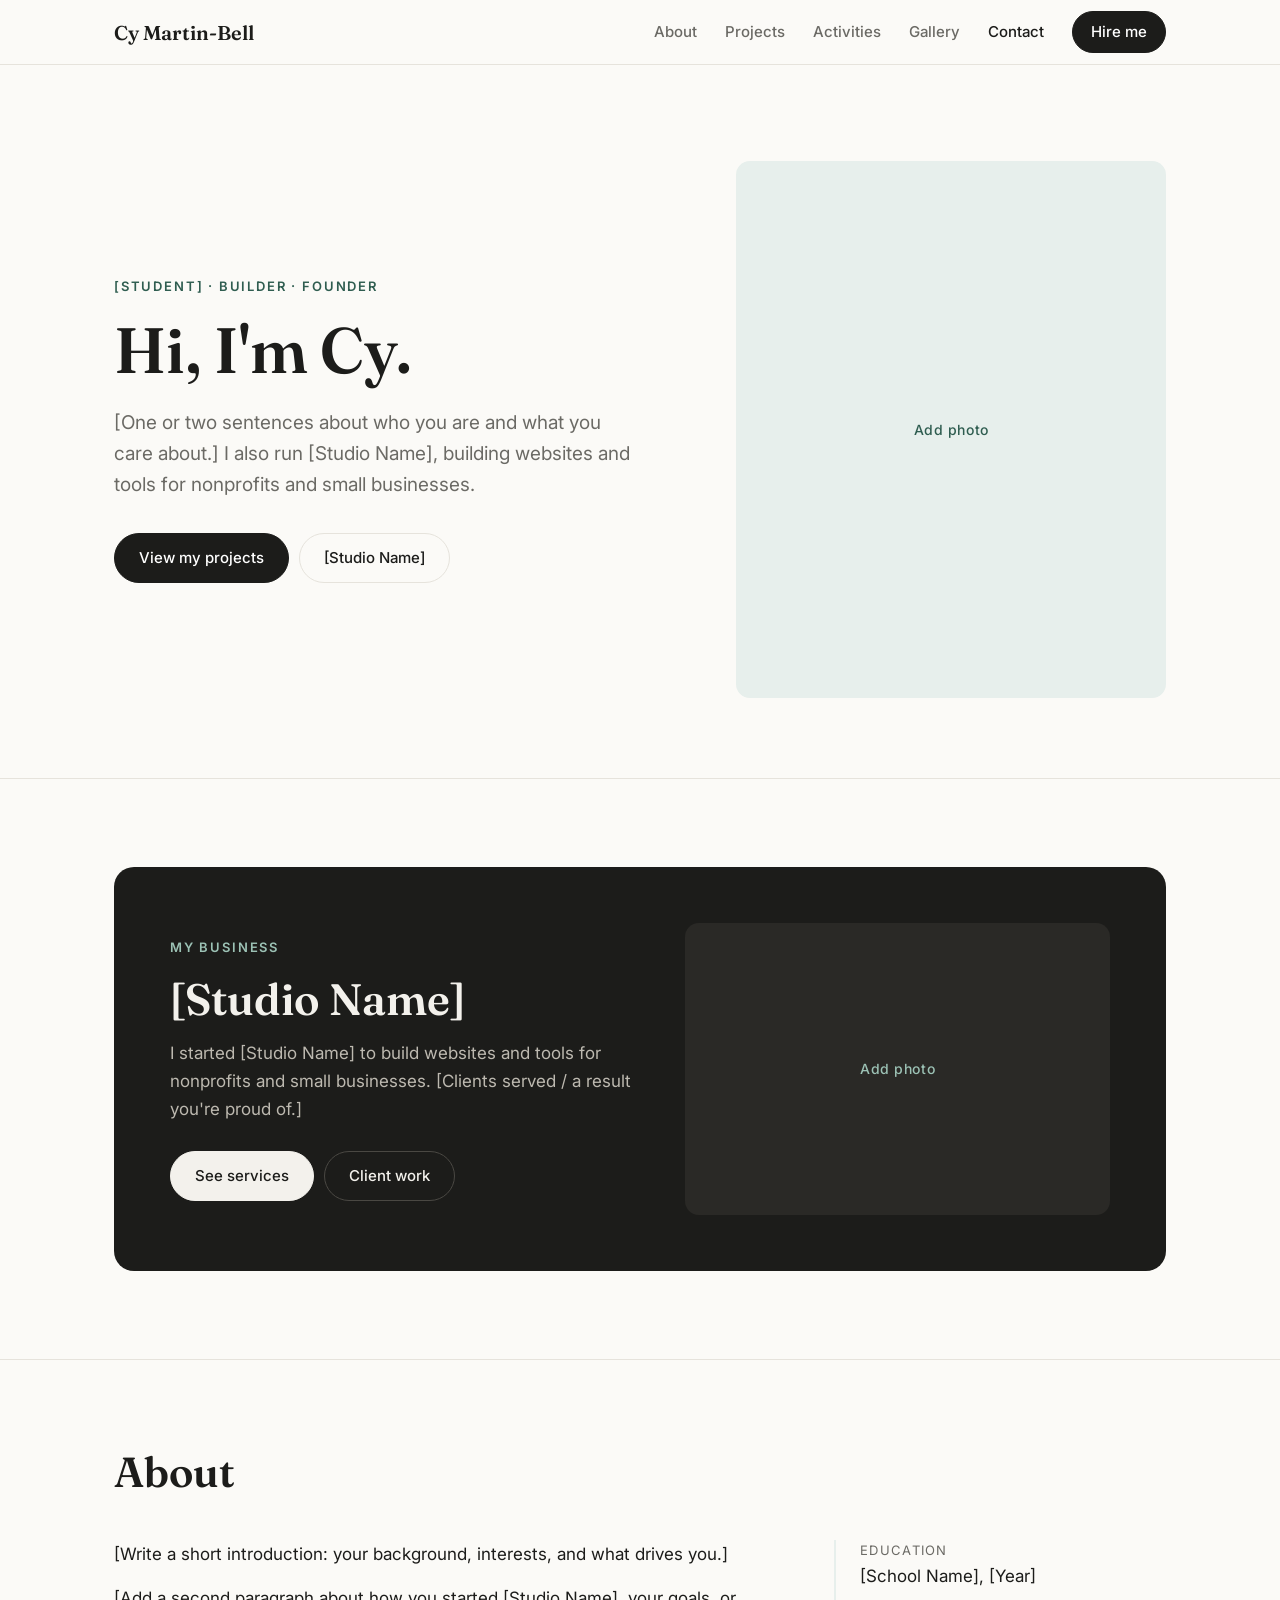
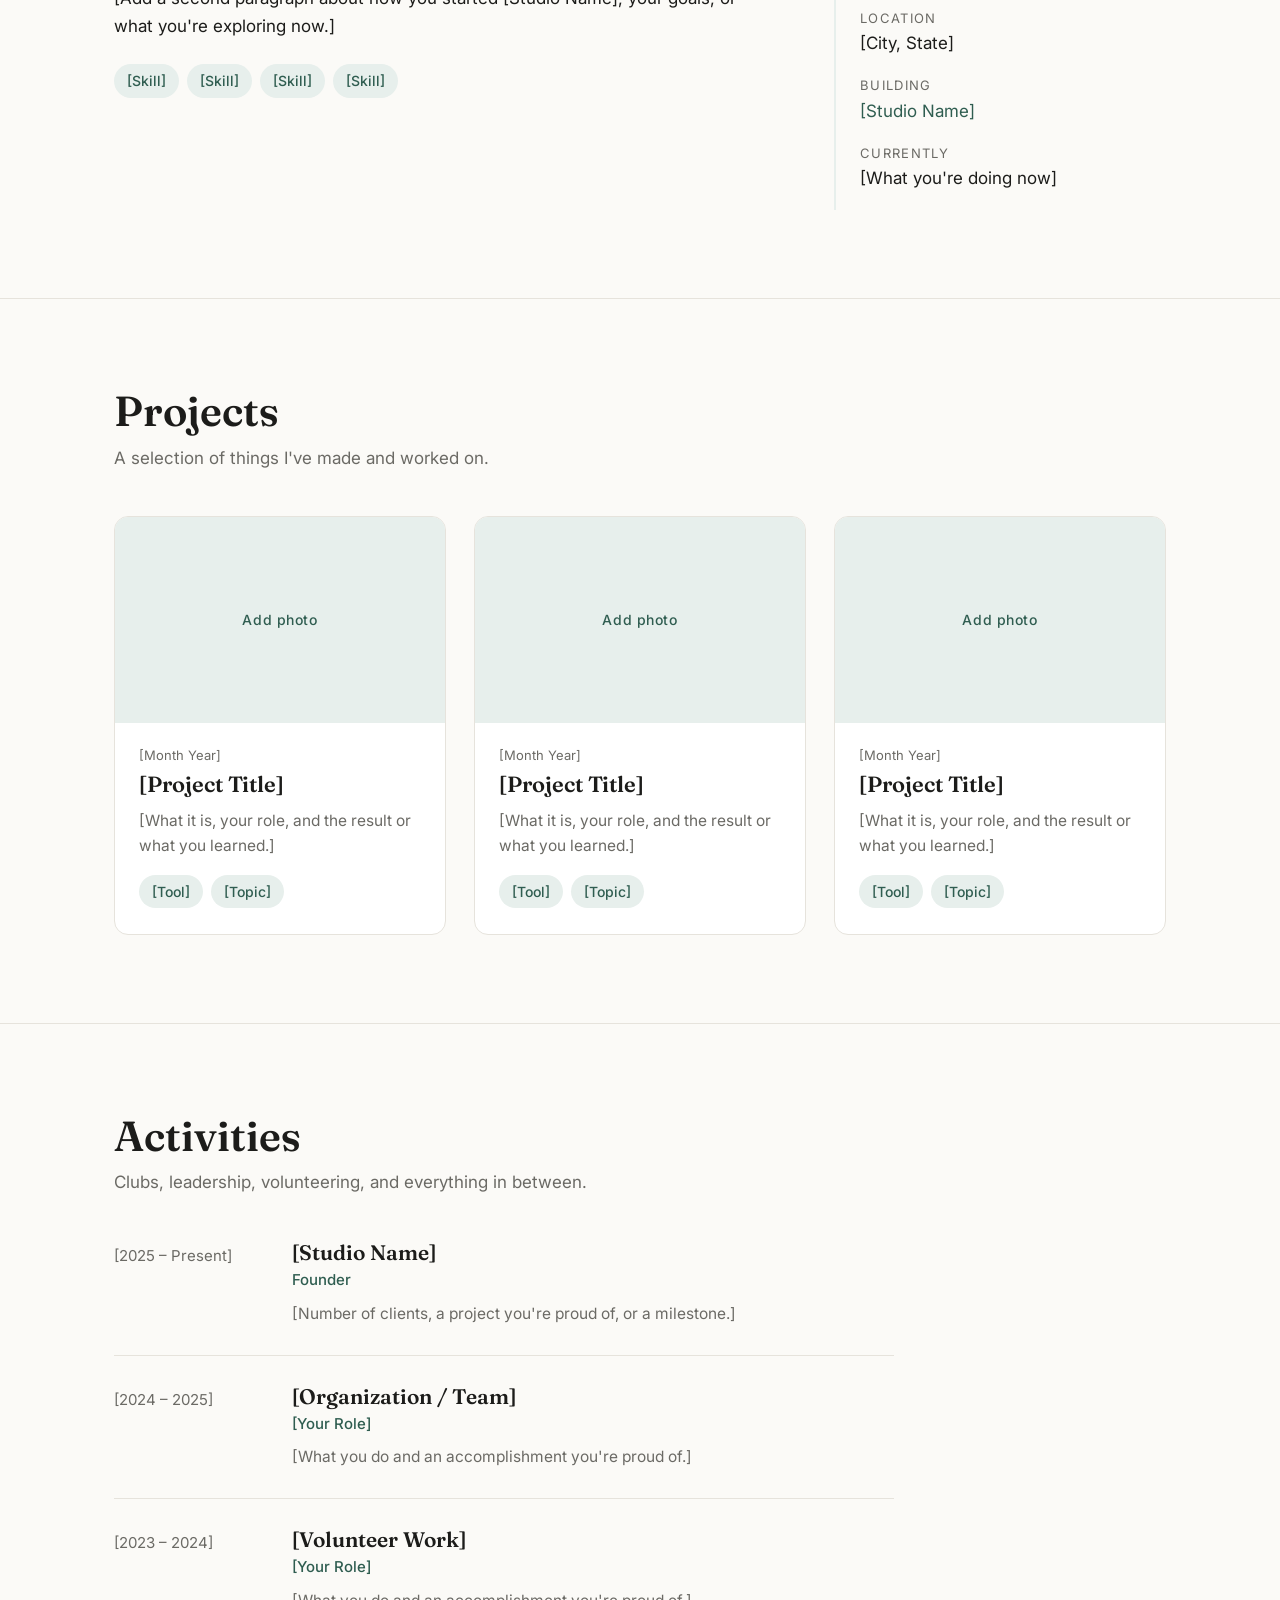
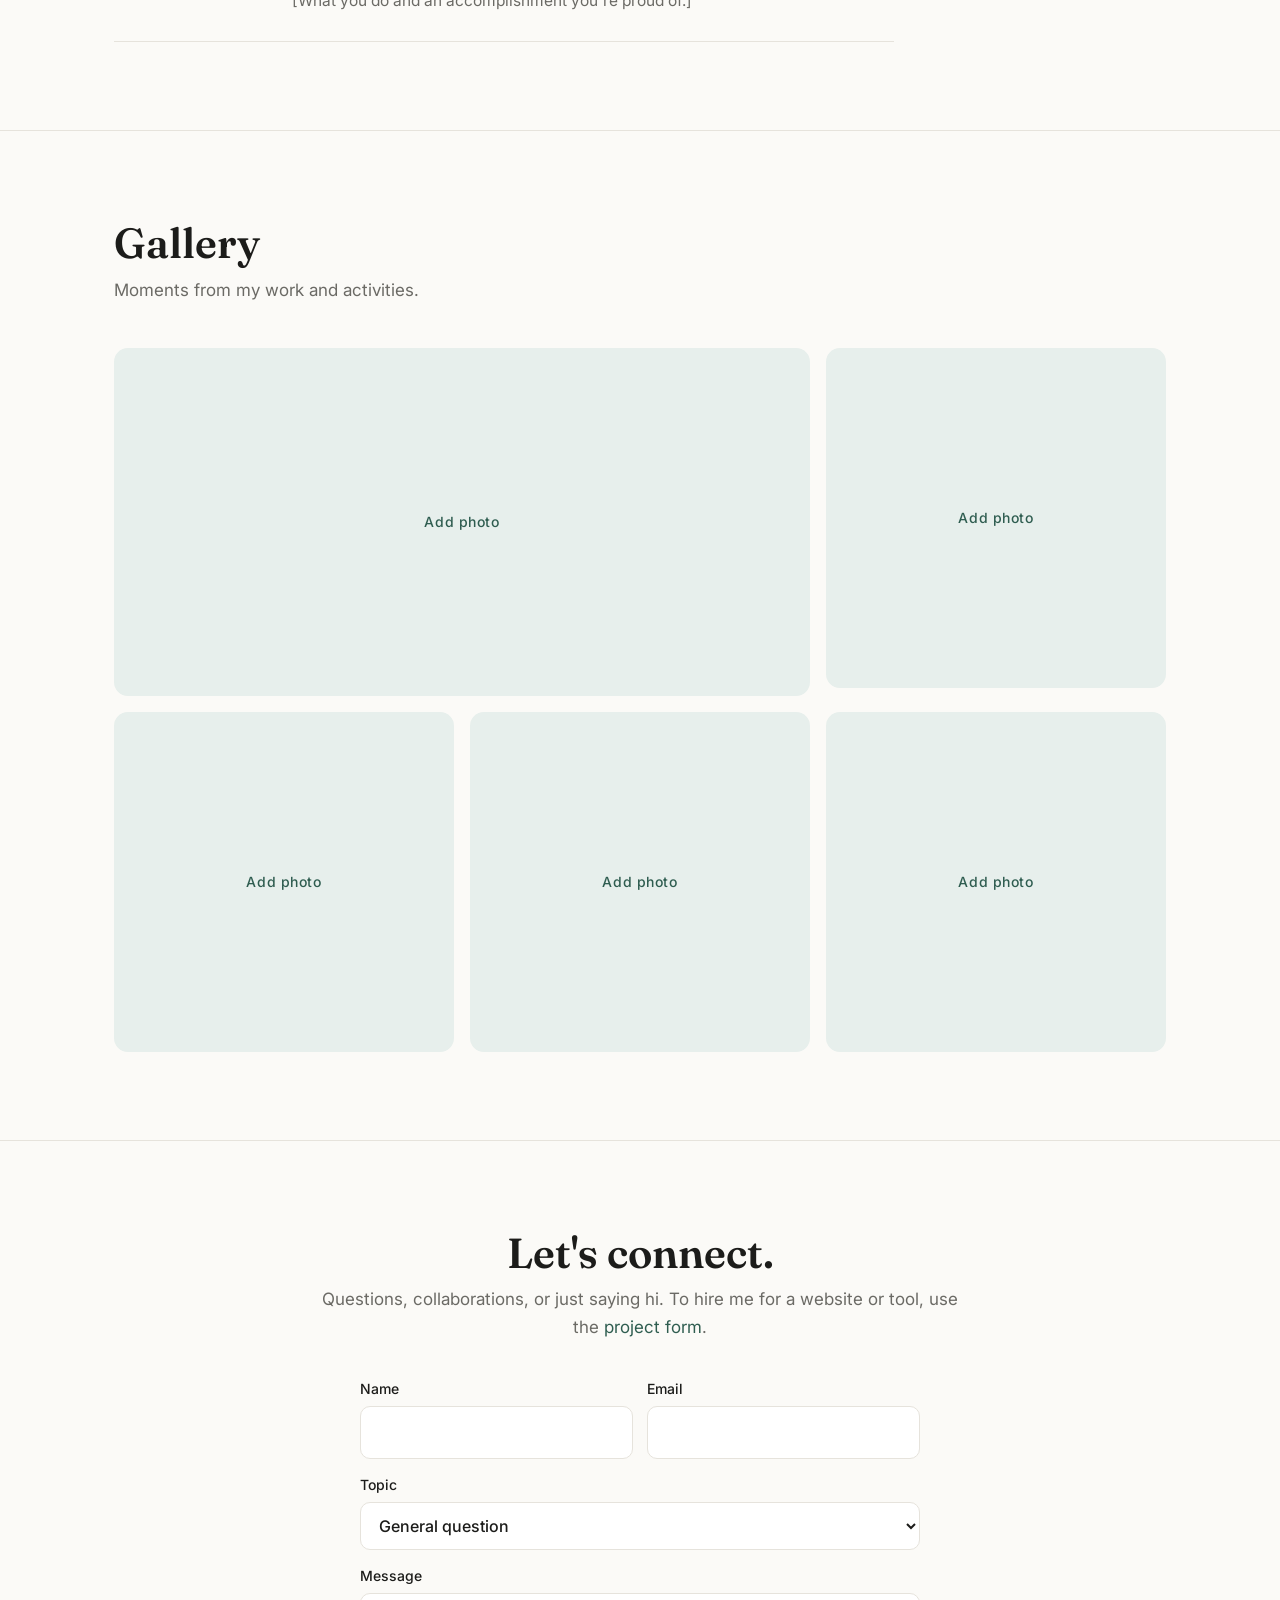
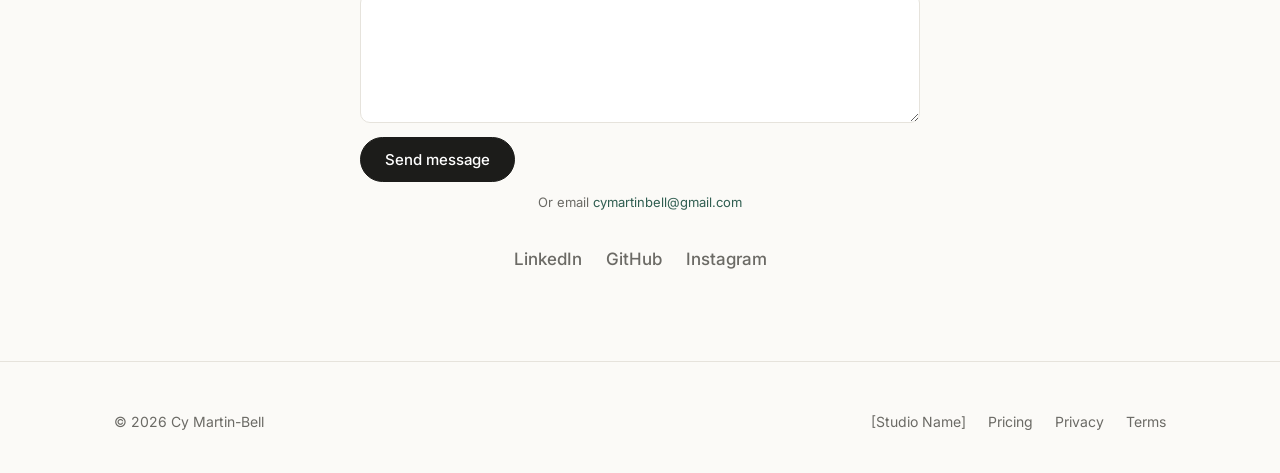
==== index.html @ 5b7b3b67 "Add files via upload" ====
<!DOCTYPE html>
<html lang="en">
<head>
<meta charset="UTF-8">
<meta name="viewport" content="width=device-width, initial-scale=1.0">
<title>Cy Martin-Bell — Founder of [Studio Name]</title>
<meta name="description" content="Cy Martin-Bell — student, builder, and founder of [Studio Name]. Projects, activities, and photographs.">
<link rel="canonical" href="https://[yourdomain.com]/">
<meta property="og:type" content="website">
<meta property="og:title" content="Cy Martin-Bell">
<meta property="og:description" content="Student, builder, and founder of [Studio Name]. Projects, activities, and photographs.">
<meta property="og:image" content="https://[yourdomain.com]/images/og.jpg">
<meta name="twitter:card" content="summary_large_image">
<meta name="theme-color" content="#fbfaf7">
<link rel="icon" href="favicon.svg" type="image/svg+xml">
<link rel="preconnect" href="https://fonts.googleapis.com">
<link rel="preconnect" href="https://fonts.gstatic.com" crossorigin>
<link href="https://fonts.googleapis.com/css2?family=Fraunces:opsz,wght@9..144,400;9..144,600&family=Inter:wght@400;500;600&display=swap" rel="stylesheet">
<link rel="stylesheet" href="style.css">
<script type="application/ld+json">
{"@context":"https://schema.org","@type":"Person","name":"Cy Martin-Bell","url":"https://[yourdomain.com]/","email":"mailto:cymartinbell@gmail.com","worksFor":{"@type":"Organization","name":"[Studio Name]"}}
</script>
</head>
<body>
<a class="skip" href="#main">Skip to content</a>

<header class="site-nav">
  <div class="wrap">
    <a href="/" class="logo">Cy Martin-Bell</a>
    <button class="menu-btn" aria-label="Menu" aria-expanded="false" aria-controls="nav-links"><span></span><span></span><span></span></button>
    <nav class="links" id="nav-links" aria-label="Main">
      <a href="#about">About</a>
      <a href="#projects">Projects</a>
      <a href="#activities">Activities</a>
      <a href="#gallery">Gallery</a>
      <a href="#contact">Contact</a>
      <a href="services.html" class="btn">Hire me</a>
    </nav>
  </div>
</header>

<main id="main">

<section class="hero" style="border-top:0">
  <div class="wrap">
    <div>
      <div class="eyebrow">[Student] · Builder · Founder</div>
      <h1>Hi, I'm Cy.</h1>
      <p>[One or two sentences about who you are and what you care about.] I also run [Studio Name], building websites and tools for nonprofits and small businesses.</p>
      <div class="actions">
        <a href="#projects" class="btn">View my projects</a>
        <a href="services.html" class="btn ghost">[Studio Name]</a>
      </div>
    </div>
    <div class="photo"><img src="images/profile.jpg" alt="Cy Martin-Bell" width="800" height="1000" fetchpriority="high"></div>
  </div>
</section>

<section aria-label="[Studio Name]">
  <div class="wrap">
    <div class="feature">
      <div>
        <div class="eyebrow">My business</div>
        <h2>[Studio Name]</h2>
        <p>I started [Studio Name] to build websites and tools for nonprofits and small businesses. [Clients served / a result you're proud of.]</p>
        <div class="actions">
          <a href="services.html" class="btn">See services</a>
          <a href="services.html#work" class="btn ghost">Client work</a>
        </div>
      </div>
      <div class="photo"><img src="images/services.jpg" alt="A website built by [Studio Name]" width="1100" height="756" loading="lazy"></div>
    </div>
  </div>
</section>

<section id="about">
  <div class="wrap">
    <div class="section-head"><h2>About</h2></div>
    <div class="about">
      <div>
        <p>[Write a short introduction: your background, interests, and what drives you.]</p>
        <p>[Add a second paragraph about how you started [Studio Name], your goals, or what you're exploring now.]</p>
        <div class="tags">
          <span class="tag">[Skill]</span><span class="tag">[Skill]</span>
          <span class="tag">[Skill]</span><span class="tag">[Skill]</span>
        </div>
      </div>
      <ul class="facts">
        <li><span>Education</span>[School Name], [Year]</li>
        <li><span>Location</span>[City, State]</li>
        <li><span>Building</span><a href="services.html">[Studio Name]</a></li>
        <li><span>Currently</span>[What you're doing now]</li>
      </ul>
    </div>
  </div>
</section>

<section id="projects">
  <div class="wrap">
    <div class="section-head">
      <h2>Projects</h2>
      <p>A selection of things I've made and worked on.</p>
    </div>
    <div class="grid">
      <article class="card">
        <div class="photo"><img src="images/project1.jpg" alt="[Project 1]" width="800" height="500" loading="lazy"></div>
        <div class="card-body">
          <div class="meta">[Month Year]</div>
          <h3>[Project Title]</h3>
          <p>[What it is, your role, and the result or what you learned.]</p>
          <div class="tags"><span class="tag">[Tool]</span><span class="tag">[Topic]</span></div>
        </div>
      </article>
      <article class="card">
        <div class="photo"><img src="images/project2.jpg" alt="[Project 2]" width="800" height="500" loading="lazy"></div>
        <div class="card-body">
          <div class="meta">[Month Year]</div>
          <h3>[Project Title]</h3>
          <p>[What it is, your role, and the result or what you learned.]</p>
          <div class="tags"><span class="tag">[Tool]</span><span class="tag">[Topic]</span></div>
        </div>
      </article>
      <article class="card">
        <div class="photo"><img src="images/project3.jpg" alt="[Project 3]" width="800" height="500" loading="lazy"></div>
        <div class="card-body">
          <div class="meta">[Month Year]</div>
          <h3>[Project Title]</h3>
          <p>[What it is, your role, and the result or what you learned.]</p>
          <div class="tags"><span class="tag">[Tool]</span><span class="tag">[Topic]</span></div>
        </div>
      </article>
    </div>
  </div>
</section>

<section id="activities">
  <div class="wrap">
    <div class="section-head">
      <h2>Activities</h2>
      <p>Clubs, leadership, volunteering, and everything in between.</p>
    </div>
    <ul class="timeline">
      <li class="item">
        <div class="when">[2025 – Present]</div>
        <div><h3>[Studio Name]</h3><div class="role">Founder</div>
          <p>[Number of clients, a project you're proud of, or a milestone.]</p></div>
      </li>
      <li class="item">
        <div class="when">[2024 – 2025]</div>
        <div><h3>[Organization / Team]</h3><div class="role">[Your Role]</div>
          <p>[What you do and an accomplishment you're proud of.]</p></div>
      </li>
      <li class="item">
        <div class="when">[2023 – 2024]</div>
        <div><h3>[Volunteer Work]</h3><div class="role">[Your Role]</div>
          <p>[What you do and an accomplishment you're proud of.]</p></div>
      </li>
    </ul>
  </div>
</section>

<section id="gallery">
  <div class="wrap">
    <div class="section-head">
      <h2>Gallery</h2>
      <p>Moments from my work and activities.</p>
    </div>
    <div class="gallery zoomable">
      <div class="photo wide"><img src="images/gallery1.jpg" alt="[Caption]" loading="lazy"></div>
      <div class="photo"><img src="images/gallery2.jpg" alt="[Caption]" loading="lazy"></div>
      <div class="photo"><img src="images/gallery3.jpg" alt="[Caption]" loading="lazy"></div>
      <div class="photo"><img src="images/gallery4.jpg" alt="[Caption]" loading="lazy"></div>
      <div class="photo"><img src="images/gallery5.jpg" alt="[Caption]" loading="lazy"></div>
    </div>
  </div>
</section>

<section id="contact" class="contact">
  <div class="wrap">
    <div class="section-head">
      <h2>Let's connect.</h2>
      <p>Questions, collaborations, or just saying hi. To hire me for a website or tool, use the <a href="services.html#start">project form</a>.</p>
    </div>
    <form class="form" name="contact" method="POST" action="/thanks.html" data-netlify="true" netlify-honeypot="company">
      <input type="hidden" name="form-name" value="contact">
      <p class="hp"><label>Leave blank <input name="company" tabindex="-1" autocomplete="off"></label></p>
      <div class="row">
        <label>Name <input name="name" autocomplete="name" required></label>
        <label>Email <input type="email" name="email" autocomplete="email" required></label>
      </div>
      <label>Topic
        <select name="topic">
          <option>General question</option><option>Website or tool project</option>
          <option>Collaboration</option>
          <option>Something else</option>
        </select>
      </label>
      <label>Message <textarea name="message" required></textarea></label>
      <button class="btn" type="submit">Send message</button>
    </form>
    <p class="fine">Or email <a href="mailto:cymartinbell@gmail.com">cymartinbell@gmail.com</a></p>
    <div class="socials">
      <a href="https://linkedin.com/in/[handle]" target="_blank" rel="noopener">LinkedIn</a>
      <a href="https://github.com/[handle]" target="_blank" rel="noopener">GitHub</a>
      <a href="https://instagram.com/[handle]" target="_blank" rel="noopener">Instagram</a>
    </div>
  </div>
</section>

</main>

<footer class="site-footer">
  <div class="wrap">
    <span>© <span data-year></span> Cy Martin-Bell</span>
    <nav aria-label="Footer">
      <a href="services.html">[Studio Name]</a>
      <a href="services.html#pricing">Pricing</a>
      <a href="privacy.html">Privacy</a>
      <a href="terms.html">Terms</a>
    </nav>
  </div>
</footer>

<div class="lightbox" hidden><img alt=""></div>
<script src="script.js" defer></script>
</body>
</html>
---- style.css ----
/* ============ Tokens ============ */
:root{
  --bg:#fbfaf7; --surface:#fff; --ink:#1c1c1a; --muted:#6b6a65;
  --line:#e6e3dc; --accent:#2f5d50; --accent-ink:#244a40; --accent-soft:#e7efec;
  --radius:14px; --max:1100px; --nav-h:64px;
}
*{box-sizing:border-box;margin:0;padding:0}
html{scroll-behavior:smooth;scroll-padding-top:calc(var(--nav-h) + 16px)}
@media (prefers-reduced-motion:reduce){html{scroll-behavior:auto}*{transition:none!important}}
body{font-family:Inter,system-ui,sans-serif;background:var(--bg);color:var(--ink);line-height:1.65;font-size:17px;-webkit-font-smoothing:antialiased}
h1,h2,h3{font-family:Fraunces,Georgia,serif;font-weight:600;line-height:1.15}
a{color:var(--accent);text-decoration:none}
a:hover{color:var(--accent-ink)}
:focus-visible{outline:2px solid var(--accent);outline-offset:3px;border-radius:4px}
img{max-width:100%}
.wrap{max-width:var(--max);margin:0 auto;padding:0 24px}
.skip{position:absolute;left:-9999px;top:8px;background:var(--ink);color:#fff;padding:8px 14px;border-radius:8px;z-index:100}
.skip:focus{left:8px}

/* ============ Nav ============ */
.site-nav{position:sticky;top:0;z-index:20;background:rgba(251,250,247,.92);backdrop-filter:blur(8px);-webkit-backdrop-filter:blur(8px);border-bottom:1px solid var(--line)}
.site-nav .wrap{display:flex;justify-content:space-between;align-items:center;height:var(--nav-h)}
.logo{font-family:Fraunces,serif;font-weight:600;font-size:20px;color:var(--ink)}
.logo:hover{color:var(--ink)}
.links{display:flex;gap:28px;align-items:center}
.links a{color:var(--muted);font-size:15px;font-weight:500}
.links a:hover,.links a.active{color:var(--ink)}
.links .btn{color:#fff;padding:8px 18px;margin:0}
.menu-btn{display:none;background:none;border:0;cursor:pointer;padding:8px;margin-right:-8px}
.menu-btn span{display:block;width:22px;height:2px;background:var(--ink);margin:5px 0;transition:transform .2s,opacity .2s}
.menu-btn[aria-expanded="true"] span:nth-child(1){transform:translateY(7px) rotate(45deg)}
.menu-btn[aria-expanded="true"] span:nth-child(2){opacity:0}
.menu-btn[aria-expanded="true"] span:nth-child(3){transform:translateY(-7px) rotate(-45deg)}

/* ============ Buttons ============ */
.btn{display:inline-block;padding:12px 24px;border-radius:999px;background:var(--ink);color:#fff;font-weight:500;font-size:15px;border:1px solid var(--ink);cursor:pointer;font-family:inherit;transition:background .15s}
.btn:hover{background:#000;color:#fff}
.btn.ghost{background:transparent;color:var(--ink);border-color:var(--line)}
.btn.ghost:hover{border-color:var(--ink)}
.btn.accent{background:var(--accent);border-color:var(--accent)}
.btn.accent:hover{background:var(--accent-ink)}
.actions{display:flex;flex-wrap:wrap;gap:10px}

/* ============ Photo slots ============ */
.photo{position:relative;background:var(--accent-soft);overflow:hidden;border-radius:var(--radius)}
.photo img{width:100%;height:100%;object-fit:cover;display:block}
.photo.empty::after{content:"Add photo";position:absolute;inset:0;display:grid;place-items:center;color:var(--accent);font-size:14px;font-weight:500;letter-spacing:.04em}
.photo img[hidden]{display:none}
.zoomable img{cursor:zoom-in}

/* ============ Hero ============ */
.hero{padding:96px 0 80px}
.hero .wrap{display:grid;grid-template-columns:1.3fr 1fr;gap:64px;align-items:center}
.eyebrow{text-transform:uppercase;letter-spacing:.14em;font-size:13px;color:var(--accent);font-weight:600;margin-bottom:16px}
.hero h1{font-size:clamp(40px,6vw,64px);margin-bottom:20px}
.hero p{color:var(--muted);font-size:19px;max-width:520px;margin-bottom:32px}
.hero .photo{aspect-ratio:4/5}

/* ============ Sections ============ */
section{padding:88px 0;border-top:1px solid var(--line)}
.section-head{margin-bottom:44px;max-width:640px}
.section-head h2{font-size:clamp(30px,4vw,42px);margin-bottom:8px}
.section-head p{color:var(--muted)}

/* ============ Studio feature band (home) ============ */
.feature{background:var(--ink);color:#f3f1ec;border-radius:20px;padding:56px;display:grid;grid-template-columns:1.1fr 1fr;gap:48px;align-items:center}
.feature .eyebrow{color:#9cc2b5}
.feature h2{font-size:clamp(30px,4vw,44px);margin-bottom:14px}
.feature p{color:#bdb9b0;margin-bottom:28px}
.feature .btn{background:#f3f1ec;color:var(--ink);border-color:#f3f1ec}
.feature .btn.ghost{background:transparent;color:#f3f1ec;border-color:#4a4843}
.feature .photo{aspect-ratio:16/11;background:#2a2926}
.feature .photo.empty::after{color:#9cc2b5}

/* ============ About ============ */
.about{display:grid;grid-template-columns:2fr 1fr;gap:56px}
.about p+p{margin-top:16px}
.facts{list-style:none;border-left:2px solid var(--accent-soft);padding-left:24px}
.facts li{margin-bottom:18px}
.facts span{display:block;font-size:13px;text-transform:uppercase;letter-spacing:.1em;color:var(--muted)}
.tags{display:flex;flex-wrap:wrap;gap:8px;margin-top:24px}
.tag{background:var(--accent-soft);color:var(--accent);padding:5px 13px;border-radius:999px;font-size:14px;font-weight:500}

/* ============ Cards ============ */
.grid{display:grid;grid-template-columns:repeat(auto-fill,minmax(300px,1fr));gap:28px}
.card{background:var(--surface);border:1px solid var(--line);border-radius:var(--radius);overflow:hidden;transition:transform .2s,box-shadow .2s;display:flex;flex-direction:column}
.card:hover{transform:translateY(-4px);box-shadow:0 14px 34px rgba(0,0,0,.07)}
.card .photo{aspect-ratio:16/10;border-radius:0}
.card-body{padding:22px 24px 26px;flex:1;display:flex;flex-direction:column}
.meta{font-size:13px;color:var(--muted);margin-bottom:6px}
.card h3{font-size:22px;margin-bottom:10px}
.card p{color:var(--muted);font-size:15.5px}
.card .tags{margin-top:auto;padding-top:16px}
.card .more{margin-top:14px;font-size:15px;font-weight:500}

/* ============ Activities ============ */
.timeline{list-style:none;max-width:780px}
.item{display:grid;grid-template-columns:150px 1fr;gap:28px;padding:28px 0;border-bottom:1px solid var(--line)}
.item:first-child{padding-top:0}
.when{color:var(--muted);font-size:15px;padding-top:4px}
.item h3{font-size:21px;margin-bottom:4px}
.role{color:var(--accent);font-weight:500;font-size:15px;margin-bottom:8px}
.item p{color:var(--muted);font-size:15.5px}

/* ============ Gallery ============ */
.gallery{display:grid;grid-template-columns:repeat(3,1fr);gap:16px}
.gallery .photo{aspect-ratio:1}
.gallery .photo.wide{grid-column:span 2;aspect-ratio:2/1}

/* ============ Forms ============ */
.form{display:grid;gap:14px;max-width:560px;margin:0 auto;text-align:left}
.form .row{display:grid;grid-template-columns:1fr 1fr;gap:14px}
.form label{display:grid;gap:6px;font-size:14px;font-weight:500}
.form input,.form textarea,.form select{font:inherit;font-size:16px;padding:12px 14px;border:1px solid var(--line);border-radius:10px;background:var(--surface);color:var(--ink);width:100%}
.form input:focus,.form textarea:focus,.form select:focus{outline:none;border-color:var(--accent);box-shadow:0 0 0 3px var(--accent-soft)}
.form textarea{min-height:130px;resize:vertical}
.form .btn{justify-self:start}
.hp{position:absolute;left:-9999px}
.inline-form{display:flex;gap:10px;max-width:460px}
.inline-form input{flex:1;font:inherit;font-size:16px;padding:12px 16px;border:1px solid var(--line);border-radius:999px;background:var(--surface)}
.inline-form input:focus{outline:none;border-color:var(--accent);box-shadow:0 0 0 3px var(--accent-soft)}
.fine{font-size:13px;color:var(--muted);margin-top:10px}

/* ============ Contact ============ */
.contact{text-align:center}
.contact .section-head{margin:0 auto 36px}
.socials{display:flex;justify-content:center;gap:24px;margin-top:32px}
.socials a{color:var(--muted);font-weight:500}
.socials a:hover{color:var(--ink)}

/* ============ Services page ============ */
.p-hero{padding:104px 0 72px;text-align:center}
.p-hero h1{font-size:clamp(40px,6.5vw,68px);max-width:820px;margin:0 auto 20px}
.p-hero p{color:var(--muted);font-size:20px;max-width:600px;margin:0 auto 32px}
.p-hero .actions{justify-content:center}
.p-hero .shot{margin-top:64px;aspect-ratio:16/9;border:1px solid var(--line);box-shadow:0 30px 60px -20px rgba(0,0,0,.18)}
.features{display:grid;grid-template-columns:repeat(3,1fr);gap:40px}
.features h3{font-size:21px;margin:14px 0 6px}
.features p{color:var(--muted);font-size:15.5px}
.icon{width:40px;height:40px;border-radius:10px;background:var(--accent-soft);color:var(--accent);display:grid;place-items:center;font-weight:600;font-family:Fraunces,serif}
.steps{list-style:none;counter-reset:s;display:grid;grid-template-columns:repeat(3,1fr);gap:28px}
.steps li{counter-increment:s;border-top:2px solid var(--ink);padding-top:18px}
.steps li::before{content:"0" counter(s);font-size:13px;color:var(--accent);font-weight:600;letter-spacing:.1em}
.steps h3{font-size:21px;margin:8px 0 6px}
.steps p{color:var(--muted);font-size:15.5px}
.pricing{display:grid;grid-template-columns:repeat(3,1fr);gap:24px;align-items:stretch}
.plan{background:var(--surface);border:1px solid var(--line);border-radius:var(--radius);padding:32px;display:flex;flex-direction:column}
.plan.pop{border:2px solid var(--accent);position:relative}
.plan.pop::before{content:"Most popular";position:absolute;top:-12px;left:32px;background:var(--accent);color:#fff;font-size:12px;font-weight:600;padding:3px 10px;border-radius:999px}
.plan h3{font-size:22px}
.price{font-family:Fraunces,serif;font-size:44px;font-weight:600;margin:12px 0 2px}
.price small{font-family:Inter,sans-serif;font-size:15px;color:var(--muted);font-weight:400}
.plan .desc{color:var(--muted);font-size:15px;margin-bottom:20px}
.plan ul{list-style:none;margin-bottom:28px;flex:1}
.plan li{padding:7px 0 7px 26px;position:relative;font-size:15.5px;border-top:1px solid var(--line)}
.plan li::before{content:"✓";position:absolute;left:2px;color:var(--accent);font-weight:600}
.plan .btn{text-align:center}
.faq{max-width:760px}
.faq details{border-bottom:1px solid var(--line);padding:20px 0}
.faq summary{cursor:pointer;font-weight:600;font-size:18px;list-style:none;display:flex;justify-content:space-between;gap:20px}
.faq summary::-webkit-details-marker{display:none}
.faq summary::after{content:"+";color:var(--accent);font-size:22px;line-height:1;transition:transform .2s}
.faq details[open] summary::after{transform:rotate(45deg)}
.faq details p{color:var(--muted);margin-top:10px}
.cta{text-align:center}
.cta h2{font-size:clamp(32px,5vw,48px);margin-bottom:12px}
.cta p{color:var(--muted);margin-bottom:28px}
.cta .inline-form{margin:0 auto}

/* ============ Simple pages ============ */
.page{padding:80px 0;max-width:720px}
.page h1{font-size:clamp(36px,5vw,52px);margin-bottom:12px}
.page h2{font-size:24px;margin:36px 0 10px}
.page p,.page li{color:#3b3a36;margin-bottom:12px}
.page ul{padding-left:20px}
.center{text-align:center;margin:0 auto}

/* ============ Footer ============ */
.site-footer{border-top:1px solid var(--line);padding:48px 0 40px;font-size:14px;color:var(--muted)}
.site-footer .wrap{display:flex;justify-content:space-between;flex-wrap:wrap;gap:20px}
.site-footer nav{display:flex;gap:22px;flex-wrap:wrap}
.site-footer a{color:var(--muted)}
.site-footer a:hover{color:var(--ink)}

/* ============ Lightbox ============ */
.lightbox{position:fixed;inset:0;background:rgba(20,20,18,.92);display:grid;place-items:center;padding:4vw;z-index:50;cursor:zoom-out}
.lightbox[hidden]{display:none}
.lightbox img{max-height:90vh;width:auto;border-radius:8px}

/* ============ Responsive ============ */
@media (max-width:900px){
  .feature{grid-template-columns:1fr;padding:36px 28px}
  .features,.steps,.pricing{grid-template-columns:1fr}
  .pricing{max-width:440px;margin:0 auto}
}
@media (max-width:820px){
  .menu-btn{display:block}
  .links{position:absolute;top:var(--nav-h);left:0;right:0;flex-direction:column;align-items:flex-start;gap:0;background:var(--bg);border-bottom:1px solid var(--line);padding:8px 24px 20px;display:none}
  .links.open{display:flex}
  .links a{padding:12px 0;font-size:17px;width:100%}
  .links .btn{width:auto;margin-top:8px;padding:10px 20px}
  .hero{padding:56px 0}
  .hero .wrap,.about{grid-template-columns:1fr;gap:40px}
  .hero .photo{max-width:420px}
  .item{grid-template-columns:1fr;gap:6px}
  .gallery{grid-template-columns:1fr 1fr}
  section{padding:64px 0}
  .p-hero{padding:64px 0 48px}
  .form .row{grid-template-columns:1fr}
}
@media (max-width:480px){
  .inline-form{flex-direction:column}
  .gallery .photo.wide{aspect-ratio:1}
}
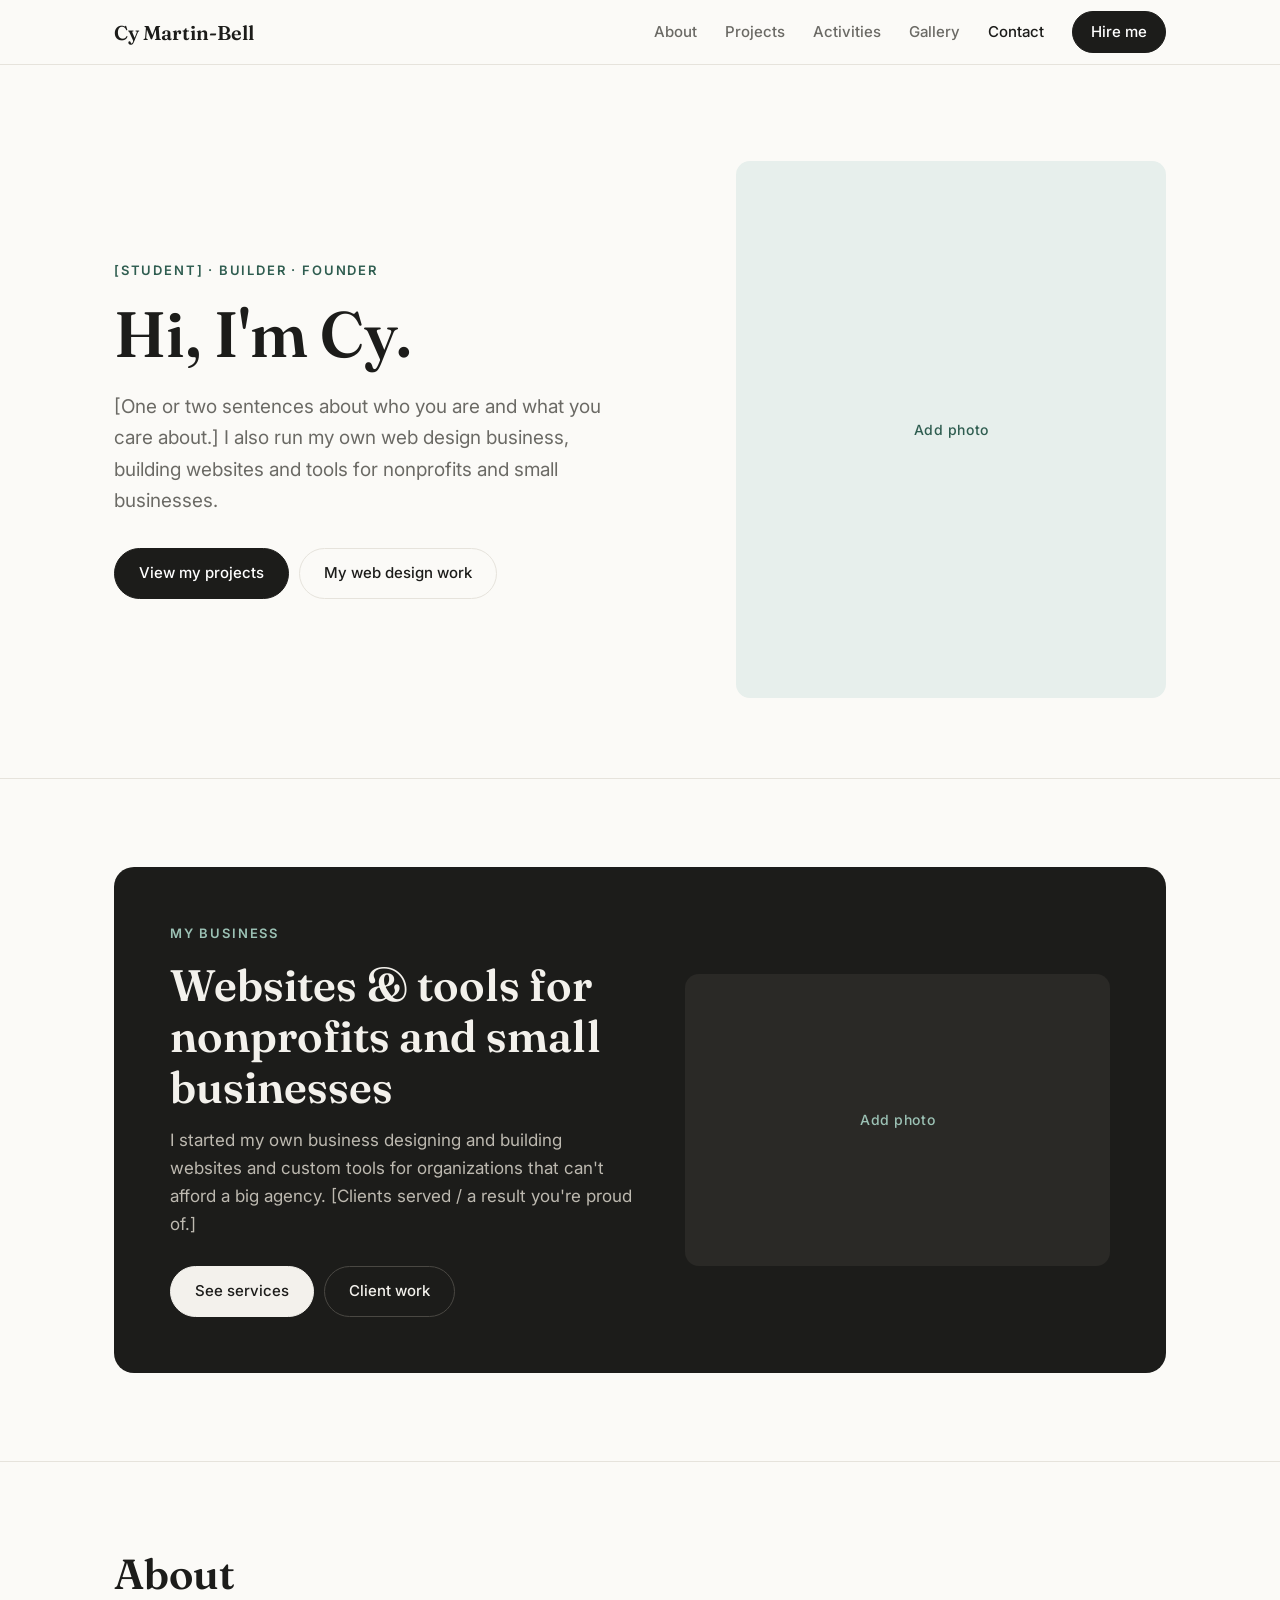
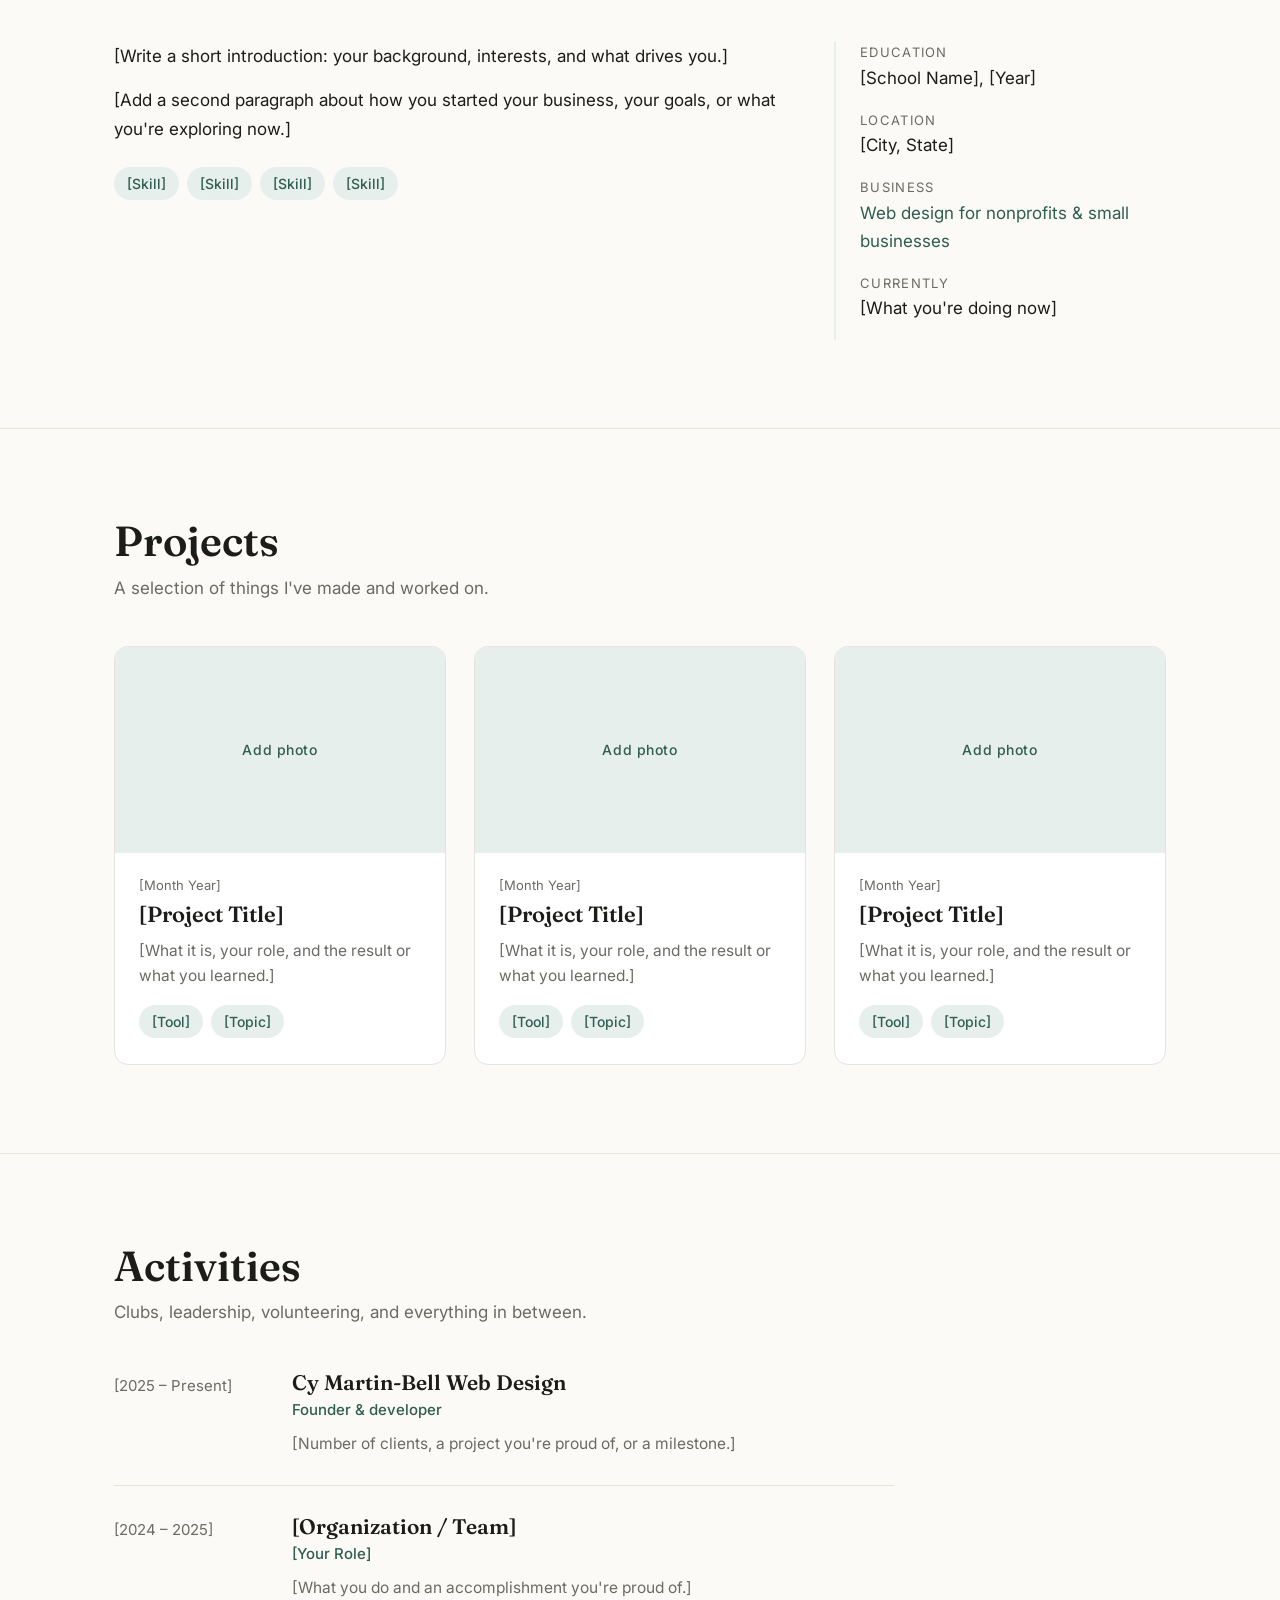
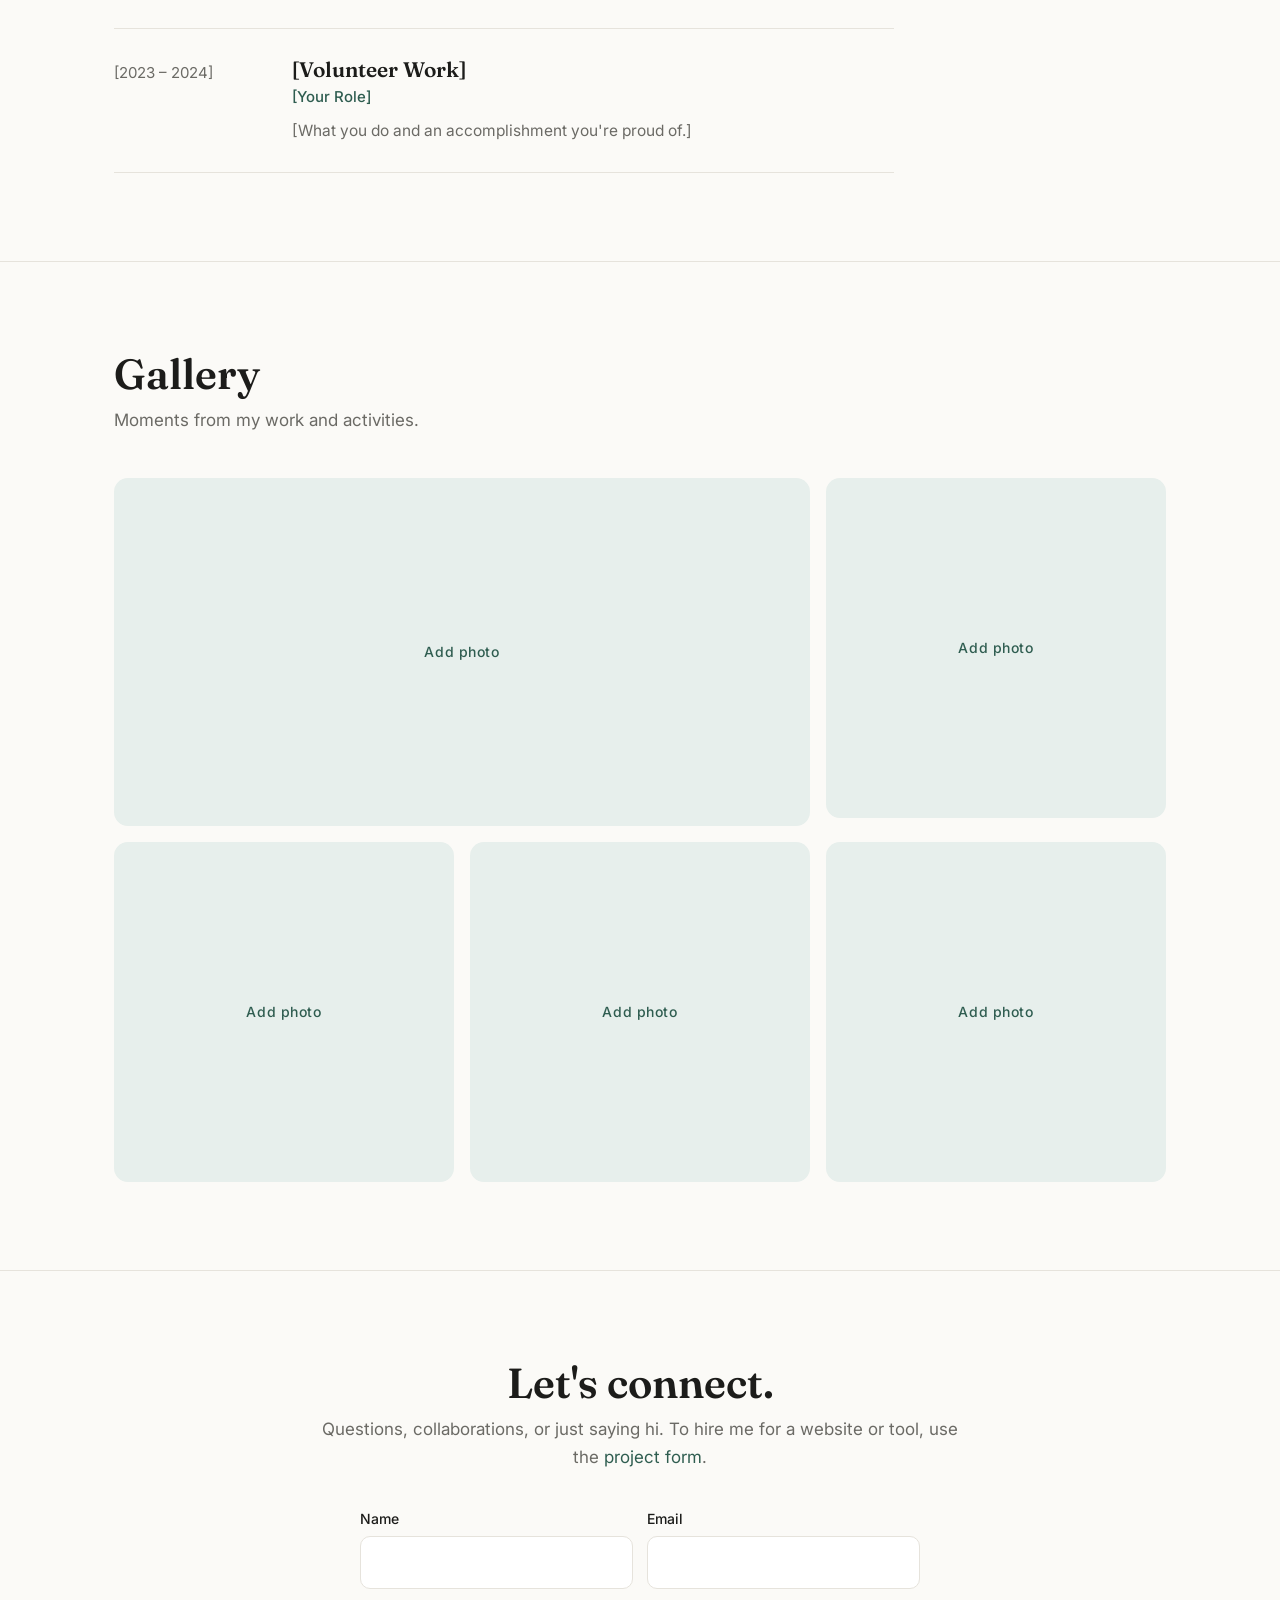
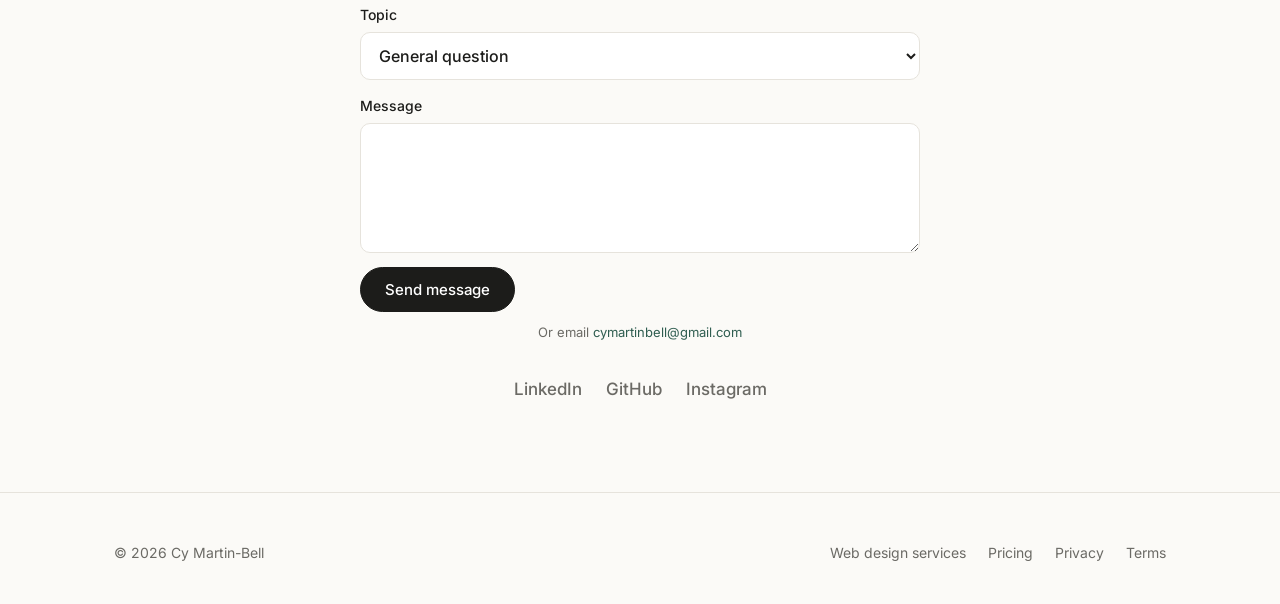
==== commit de2b3198: "Add files via upload" ====
--- a/index.html
+++ b/index.html
@@ -3,12 +3,12 @@
 <head>
 <meta charset="UTF-8">
 <meta name="viewport" content="width=device-width, initial-scale=1.0">
-<title>Cy Martin-Bell — Founder of [Studio Name]</title>
-<meta name="description" content="Cy Martin-Bell — student, builder, and founder of [Studio Name]. Projects, activities, and photographs.">
+<title>Cy Martin-Bell — Student, builder, web designer</title>
+<meta name="description" content="Cy Martin-Bell — student and builder who designs websites and tools for nonprofits and small businesses. Projects, activities, and photographs.">
 <link rel="canonical" href="https://[yourdomain.com]/">
 <meta property="og:type" content="website">
 <meta property="og:title" content="Cy Martin-Bell">
-<meta property="og:description" content="Student, builder, and founder of [Studio Name]. Projects, activities, and photographs.">
+<meta property="og:description" content="Student and builder who designs websites and tools for nonprofits and small businesses. Projects, activities, and photographs.">
 <meta property="og:image" content="https://[yourdomain.com]/images/og.jpg">
 <meta name="twitter:card" content="summary_large_image">
 <meta name="theme-color" content="#fbfaf7">
@@ -18,7 +18,7 @@
 <link href="https://fonts.googleapis.com/css2?family=Fraunces:opsz,wght@9..144,400;9..144,600&family=Inter:wght@400;500;600&display=swap" rel="stylesheet">
 <link rel="stylesheet" href="style.css">
 <script type="application/ld+json">
-{"@context":"https://schema.org","@type":"Person","name":"Cy Martin-Bell","url":"https://[yourdomain.com]/","email":"mailto:cymartinbell@gmail.com","worksFor":{"@type":"Organization","name":"[Studio Name]"}}
+{"@context":"https://schema.org","@type":"Person","name":"Cy Martin-Bell","url":"https://[yourdomain.com]/","email":"mailto:cymartinbell@gmail.com","jobTitle":"Web designer and developer"}
 </script>
 </head>
 <body>
@@ -46,29 +46,29 @@
     <div>
       <div class="eyebrow">[Student] · Builder · Founder</div>
       <h1>Hi, I'm Cy.</h1>
-      <p>[One or two sentences about who you are and what you care about.] I also run [Studio Name], building websites and tools for nonprofits and small businesses.</p>
+      <p>[One or two sentences about who you are and what you care about.] I also run my own web design business, building websites and tools for nonprofits and small businesses.</p>
       <div class="actions">
         <a href="#projects" class="btn">View my projects</a>
-        <a href="services.html" class="btn ghost">[Studio Name]</a>
+        <a href="services.html" class="btn ghost">My web design work</a>
       </div>
     </div>
     <div class="photo"><img src="images/profile.jpg" alt="Cy Martin-Bell" width="800" height="1000" fetchpriority="high"></div>
   </div>
 </section>
 
-<section aria-label="[Studio Name]">
+<section aria-label="My business">
   <div class="wrap">
     <div class="feature">
       <div>
         <div class="eyebrow">My business</div>
-        <h2>[Studio Name]</h2>
-        <p>I started [Studio Name] to build websites and tools for nonprofits and small businesses. [Clients served / a result you're proud of.]</p>
+        <h2>Websites &amp; tools for nonprofits and small businesses</h2>
+        <p>I started my own business designing and building websites and custom tools for organizations that can't afford a big agency. [Clients served / a result you're proud of.]</p>
         <div class="actions">
           <a href="services.html" class="btn">See services</a>
           <a href="services.html#work" class="btn ghost">Client work</a>
         </div>
       </div>
-      <div class="photo"><img src="images/services.jpg" alt="A website built by [Studio Name]" width="1100" height="756" loading="lazy"></div>
+      <div class="photo"><img src="images/services.jpg" alt="A website built by Cy Martin-Bell" width="1100" height="756" loading="lazy"></div>
     </div>
   </div>
 </section>
@@ -79,7 +79,7 @@
     <div class="about">
       <div>
         <p>[Write a short introduction: your background, interests, and what drives you.]</p>
-        <p>[Add a second paragraph about how you started [Studio Name], your goals, or what you're exploring now.]</p>
+        <p>[Add a second paragraph about how you started your business, your goals, or what you're exploring now.]</p>
         <div class="tags">
           <span class="tag">[Skill]</span><span class="tag">[Skill]</span>
           <span class="tag">[Skill]</span><span class="tag">[Skill]</span>
@@ -88,7 +88,7 @@
       <ul class="facts">
         <li><span>Education</span>[School Name], [Year]</li>
         <li><span>Location</span>[City, State]</li>
-        <li><span>Building</span><a href="services.html">[Studio Name]</a></li>
+        <li><span>Business</span><a href="services.html">Web design for nonprofits &amp; small businesses</a></li>
         <li><span>Currently</span>[What you're doing now]</li>
       </ul>
     </div>
@@ -142,7 +142,7 @@
     <ul class="timeline">
       <li class="item">
         <div class="when">[2025 – Present]</div>
-        <div><h3>[Studio Name]</h3><div class="role">Founder</div>
+        <div><h3>Cy Martin-Bell Web Design</h3><div class="role">Founder &amp; developer</div>
           <p>[Number of clients, a project you're proud of, or a milestone.]</p></div>
       </li>
       <li class="item">
@@ -213,7 +213,7 @@
   <div class="wrap">
     <span>© <span data-year></span> Cy Martin-Bell</span>
     <nav aria-label="Footer">
-      <a href="services.html">[Studio Name]</a>
+      <a href="services.html">Web design services</a>
       <a href="services.html#pricing">Pricing</a>
       <a href="privacy.html">Privacy</a>
       <a href="terms.html">Terms</a>
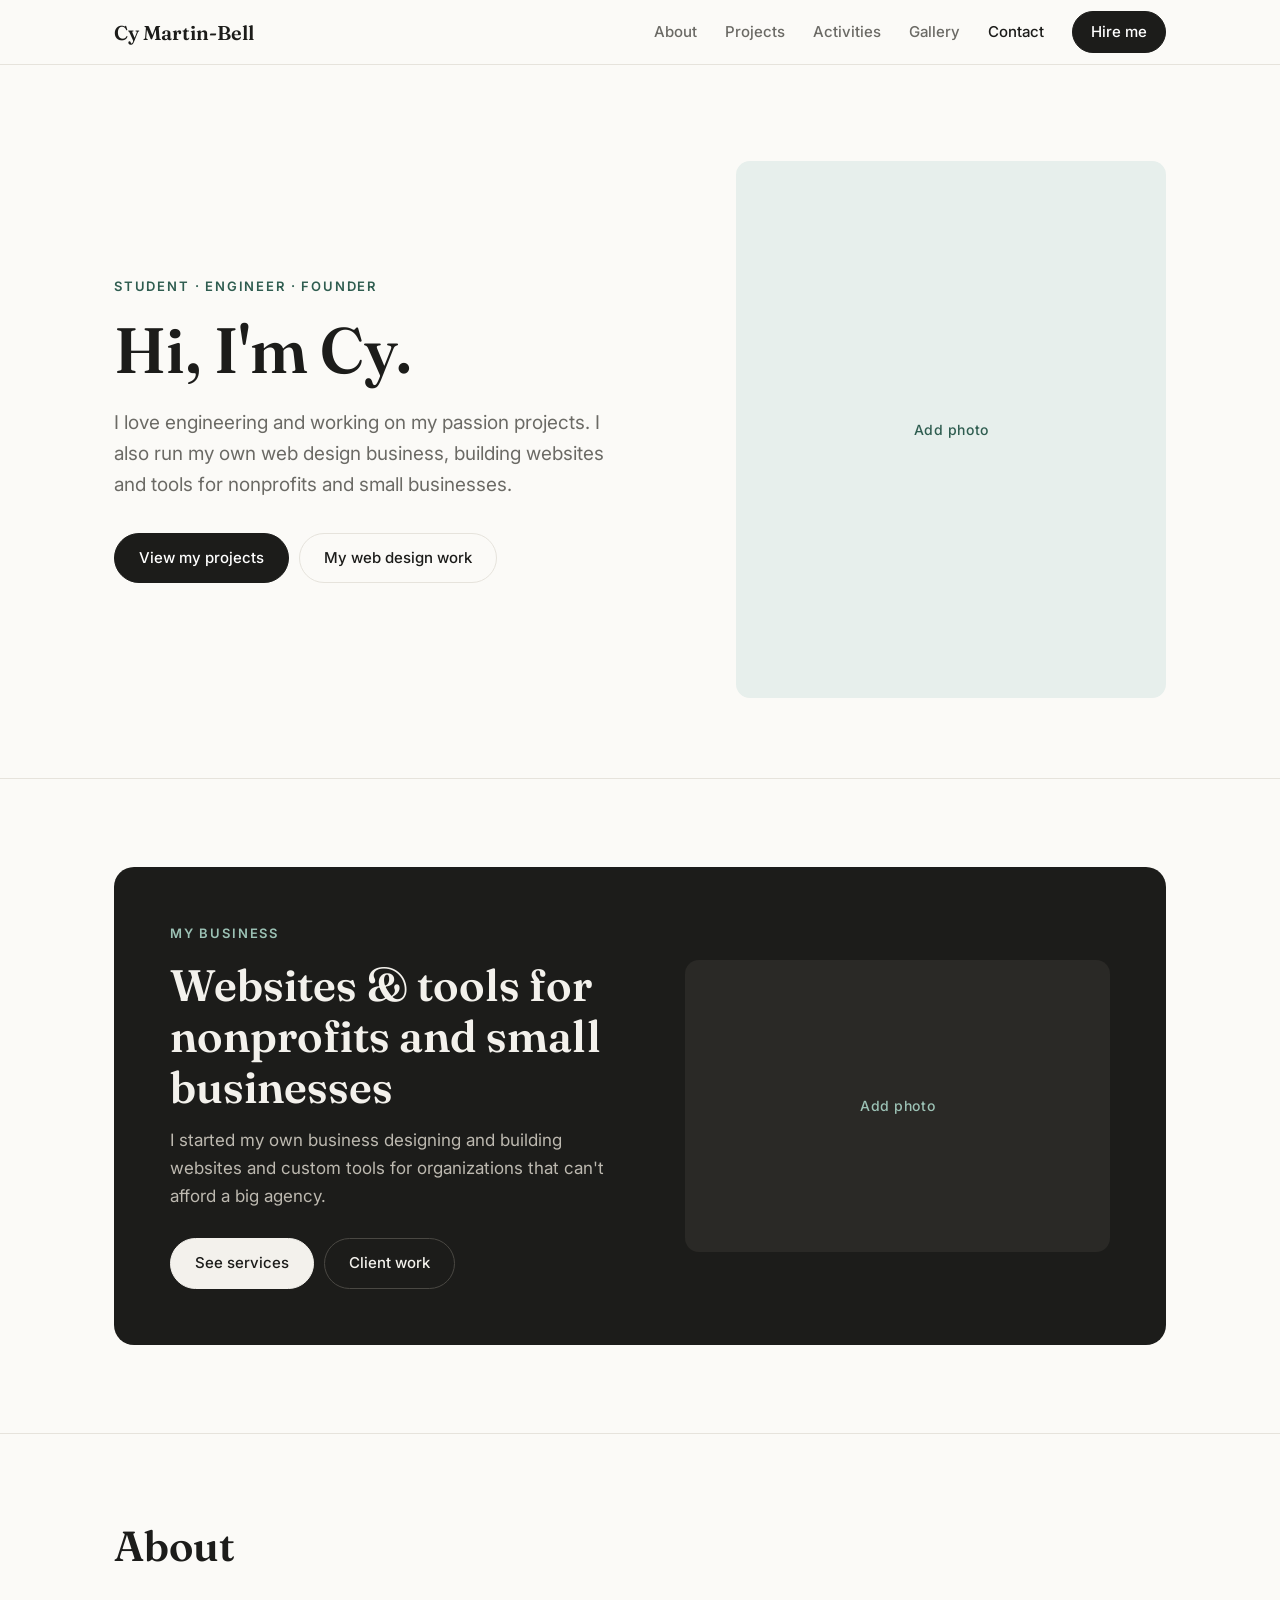
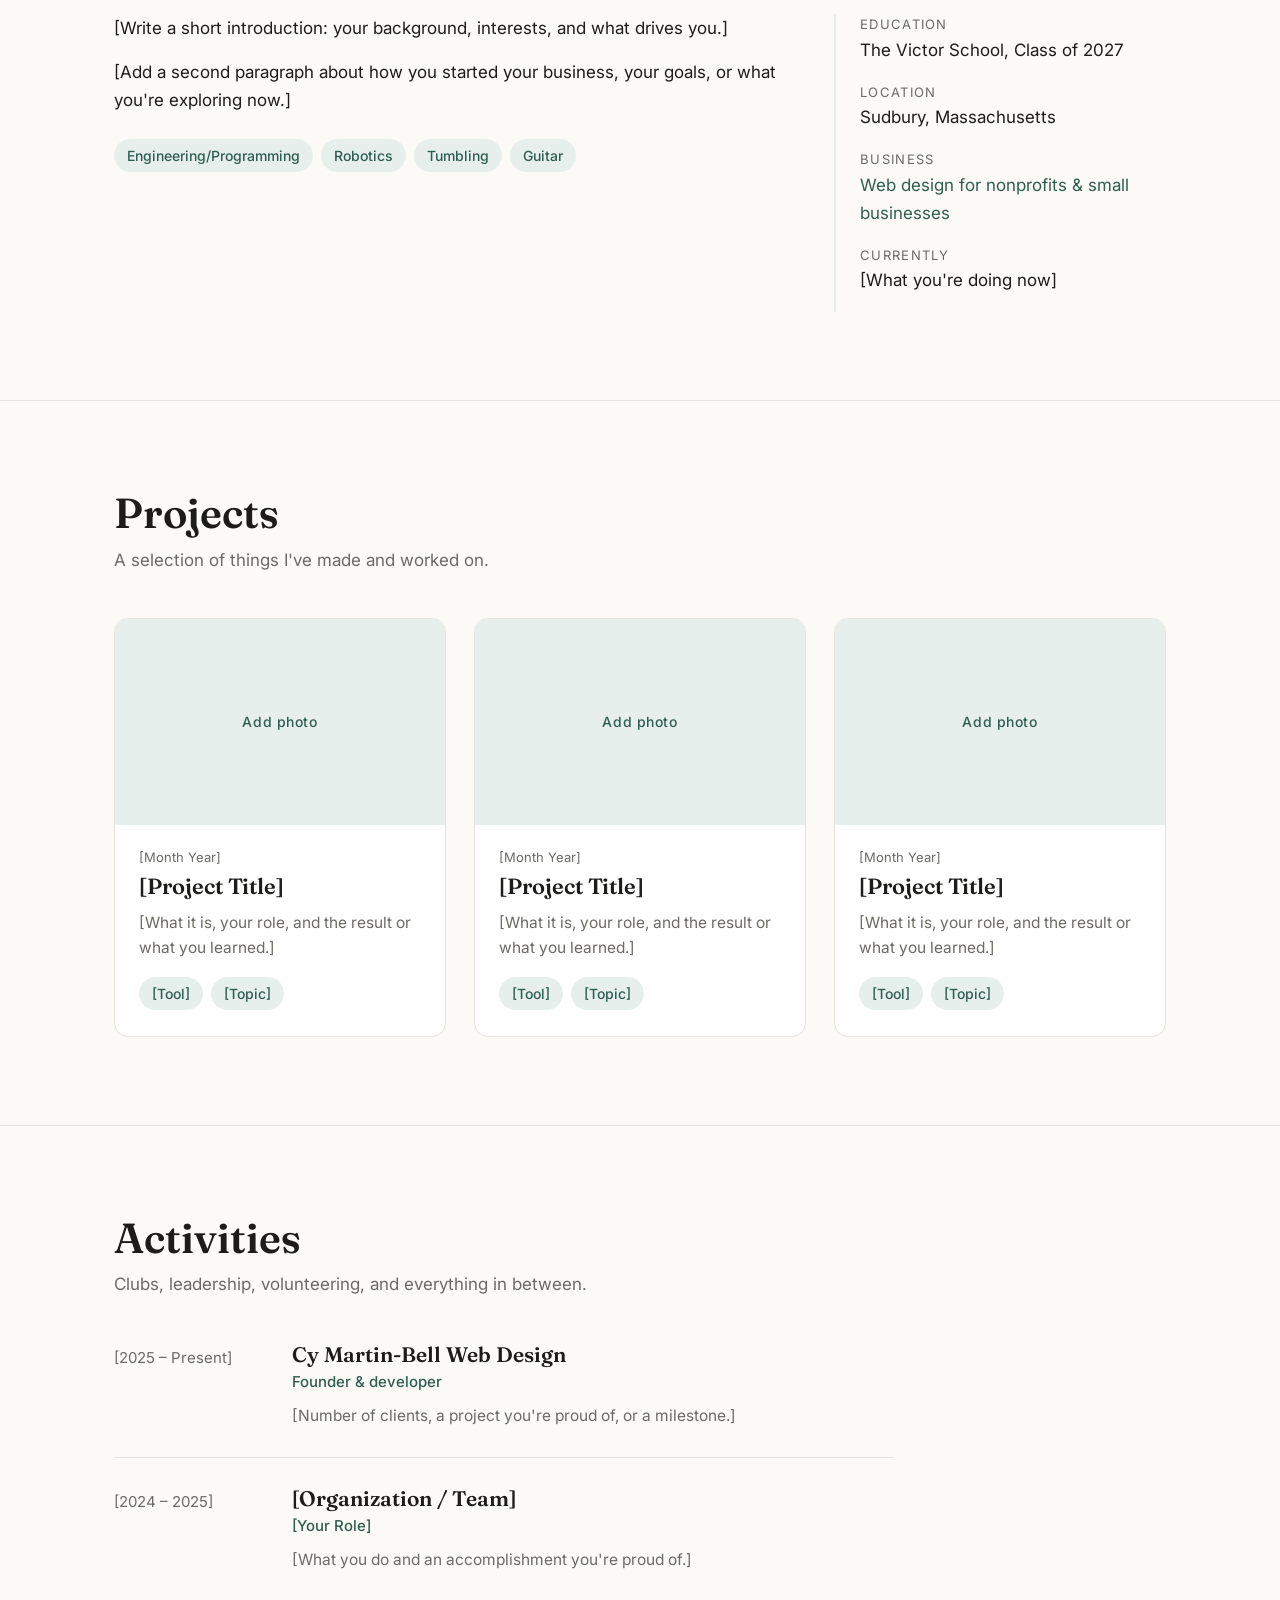
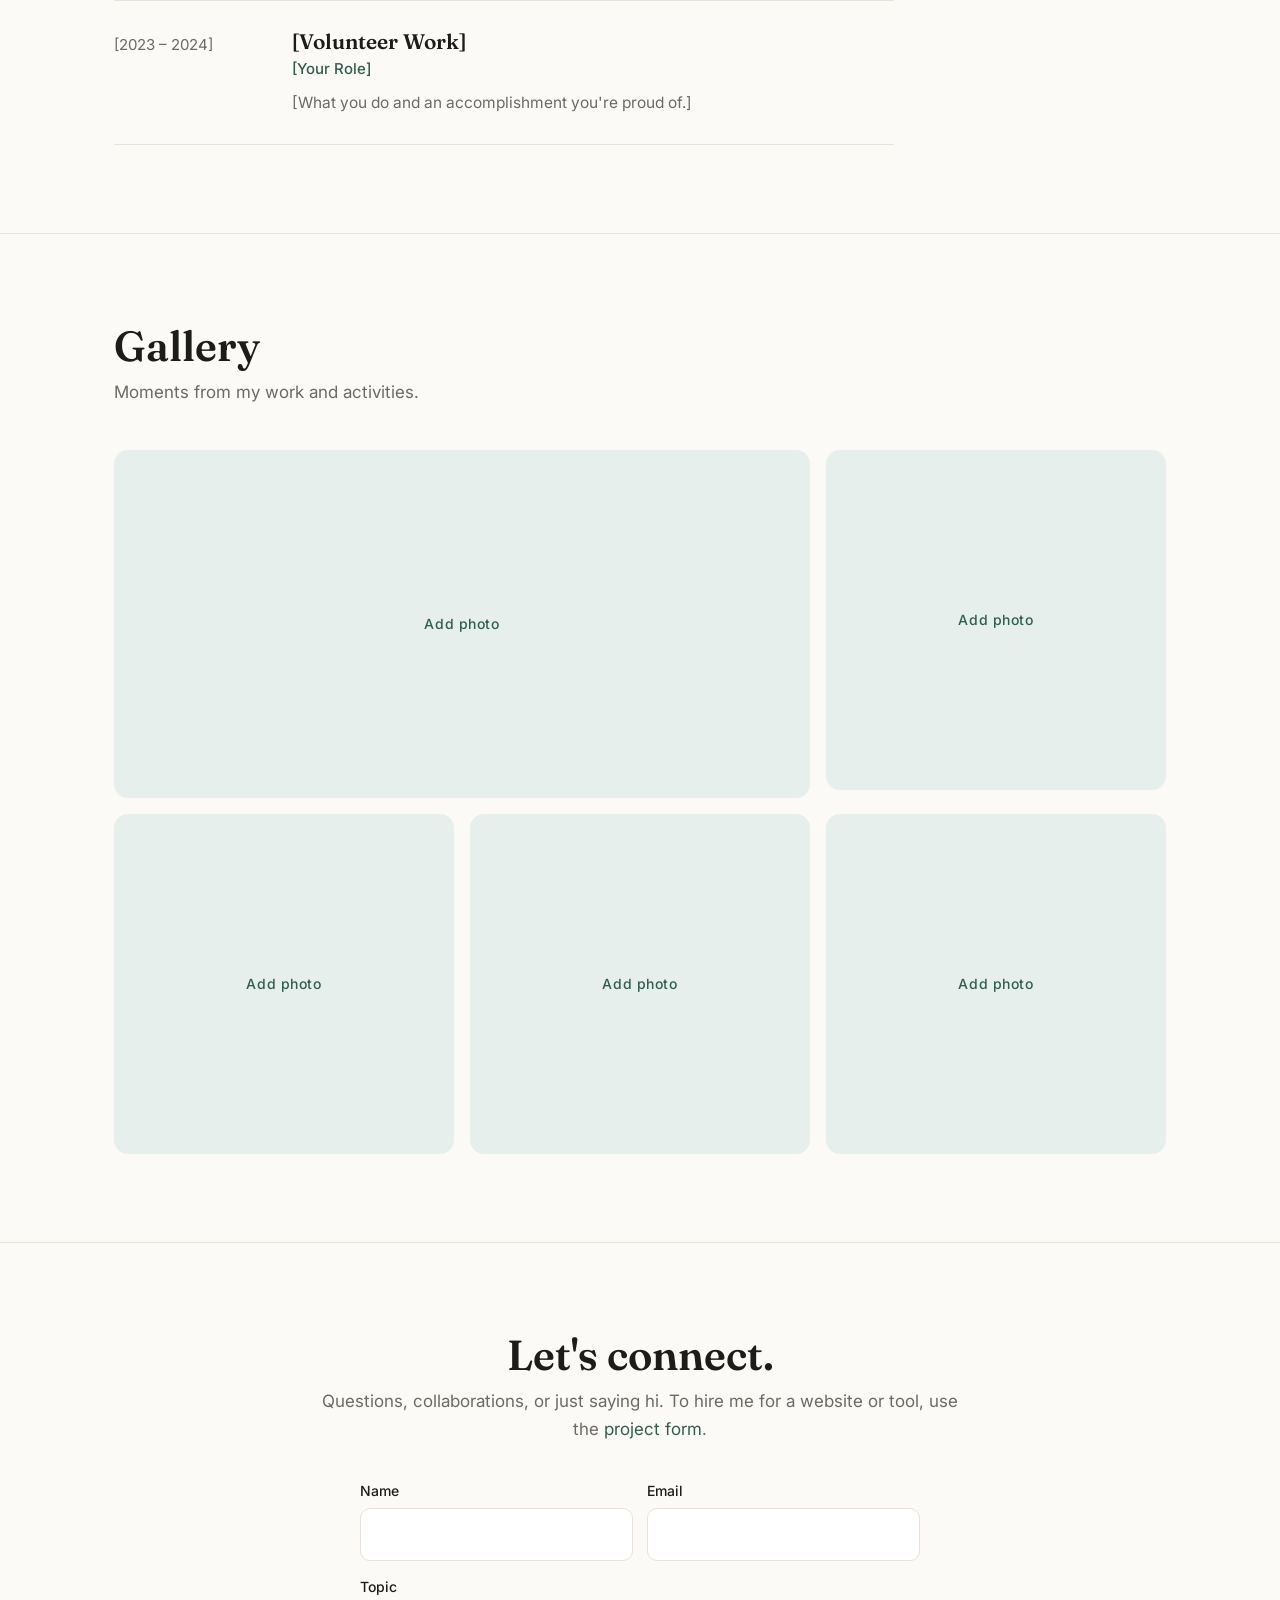
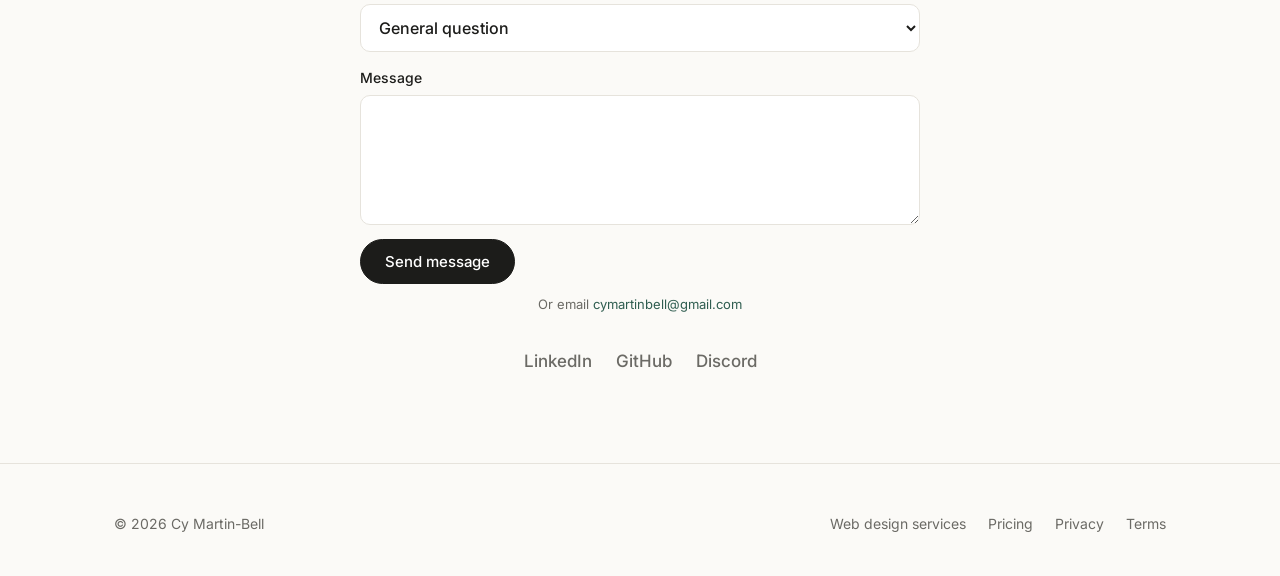
==== commit d91d6ac8: "Add files via upload" ====
--- a/index.html
+++ b/index.html
@@ -5,11 +5,11 @@
 <meta name="viewport" content="width=device-width, initial-scale=1.0">
 <title>Cy Martin-Bell — Student, builder, web designer</title>
 <meta name="description" content="Cy Martin-Bell — student and builder who designs websites and tools for nonprofits and small businesses. Projects, activities, and photographs.">
-<link rel="canonical" href="https://[yourdomain.com]/">
+<link rel="canonical" href="https://cymartinbell.com/">
 <meta property="og:type" content="website">
 <meta property="og:title" content="Cy Martin-Bell">
 <meta property="og:description" content="Student and builder who designs websites and tools for nonprofits and small businesses. Projects, activities, and photographs.">
-<meta property="og:image" content="https://[yourdomain.com]/images/og.jpg">
+<meta property="og:image" content="https://cymartinbell.com/images/og.jpg">
 <meta name="twitter:card" content="summary_large_image">
 <meta name="theme-color" content="#fbfaf7">
 <link rel="icon" href="favicon.svg" type="image/svg+xml">
@@ -18,7 +18,7 @@
 <link href="https://fonts.googleapis.com/css2?family=Fraunces:opsz,wght@9..144,400;9..144,600&family=Inter:wght@400;500;600&display=swap" rel="stylesheet">
 <link rel="stylesheet" href="style.css">
 <script type="application/ld+json">
-{"@context":"https://schema.org","@type":"Person","name":"Cy Martin-Bell","url":"https://[yourdomain.com]/","email":"mailto:cymartinbell@gmail.com","jobTitle":"Web designer and developer"}
+{"@context":"https://schema.org","@type":"Person","name":"Cy Martin-Bell","url":"https://cymartinbell.com/","email":"mailto:cymartinbell@gmail.com","sameAs":["https://www.linkedin.com/in/cy-martin-bell-274788407","https://github.com/Krymorn"],"alumniOf":{"@type":"HighSchool","name":"The Victor School"},"address":{"@type":"PostalAddress","addressLocality":"Sudbury","addressRegion":"MA"},"jobTitle":"Web designer and developer"}
 </script>
 </head>
 <body>
@@ -44,9 +44,9 @@
 <section class="hero" style="border-top:0">
   <div class="wrap">
     <div>
-      <div class="eyebrow">[Student] · Builder · Founder</div>
+      <div class="eyebrow">Student · Engineer · Founder</div>
       <h1>Hi, I'm Cy.</h1>
-      <p>[One or two sentences about who you are and what you care about.] I also run my own web design business, building websites and tools for nonprofits and small businesses.</p>
+      <p>I love engineering and working on my passion projects. I also run my own web design business, building websites and tools for nonprofits and small businesses.</p>
       <div class="actions">
         <a href="#projects" class="btn">View my projects</a>
         <a href="services.html" class="btn ghost">My web design work</a>
@@ -62,7 +62,7 @@
       <div>
         <div class="eyebrow">My business</div>
         <h2>Websites &amp; tools for nonprofits and small businesses</h2>
-        <p>I started my own business designing and building websites and custom tools for organizations that can't afford a big agency. [Clients served / a result you're proud of.]</p>
+        <p>I started my own business designing and building websites and custom tools for organizations that can't afford a big agency.</p>
         <div class="actions">
           <a href="services.html" class="btn">See services</a>
           <a href="services.html#work" class="btn ghost">Client work</a>
@@ -81,13 +81,13 @@
         <p>[Write a short introduction: your background, interests, and what drives you.]</p>
         <p>[Add a second paragraph about how you started your business, your goals, or what you're exploring now.]</p>
         <div class="tags">
-          <span class="tag">[Skill]</span><span class="tag">[Skill]</span>
-          <span class="tag">[Skill]</span><span class="tag">[Skill]</span>
+          <span class="tag">Engineering/Programming</span><span class="tag">Robotics</span>
+          <span class="tag">Tumbling</span><span class="tag">Guitar</span>
         </div>
       </div>
       <ul class="facts">
-        <li><span>Education</span>[School Name], [Year]</li>
-        <li><span>Location</span>[City, State]</li>
+        <li><span>Education</span>The Victor School, Class of 2027</li>
+        <li><span>Location</span>Sudbury, Massachusetts</li>
         <li><span>Business</span><a href="services.html">Web design for nonprofits &amp; small businesses</a></li>
         <li><span>Currently</span>[What you're doing now]</li>
       </ul>
@@ -200,9 +200,9 @@
     </form>
     <p class="fine">Or email <a href="mailto:cymartinbell@gmail.com">cymartinbell@gmail.com</a></p>
     <div class="socials">
-      <a href="https://linkedin.com/in/[handle]" target="_blank" rel="noopener">LinkedIn</a>
-      <a href="https://github.com/[handle]" target="_blank" rel="noopener">GitHub</a>
-      <a href="https://instagram.com/[handle]" target="_blank" rel="noopener">Instagram</a>
+      <a href="https://www.linkedin.com/in/cy-martin-bell-274788407" target="_blank" rel="noopener">LinkedIn</a>
+      <a href="https://github.com/Krymorn" target="_blank" rel="noopener">GitHub</a>
+      <a href="https://discord.com/users/[your-discord-user-id]" target="_blank" rel="noopener">Discord</a>
     </div>
   </div>
 </section>
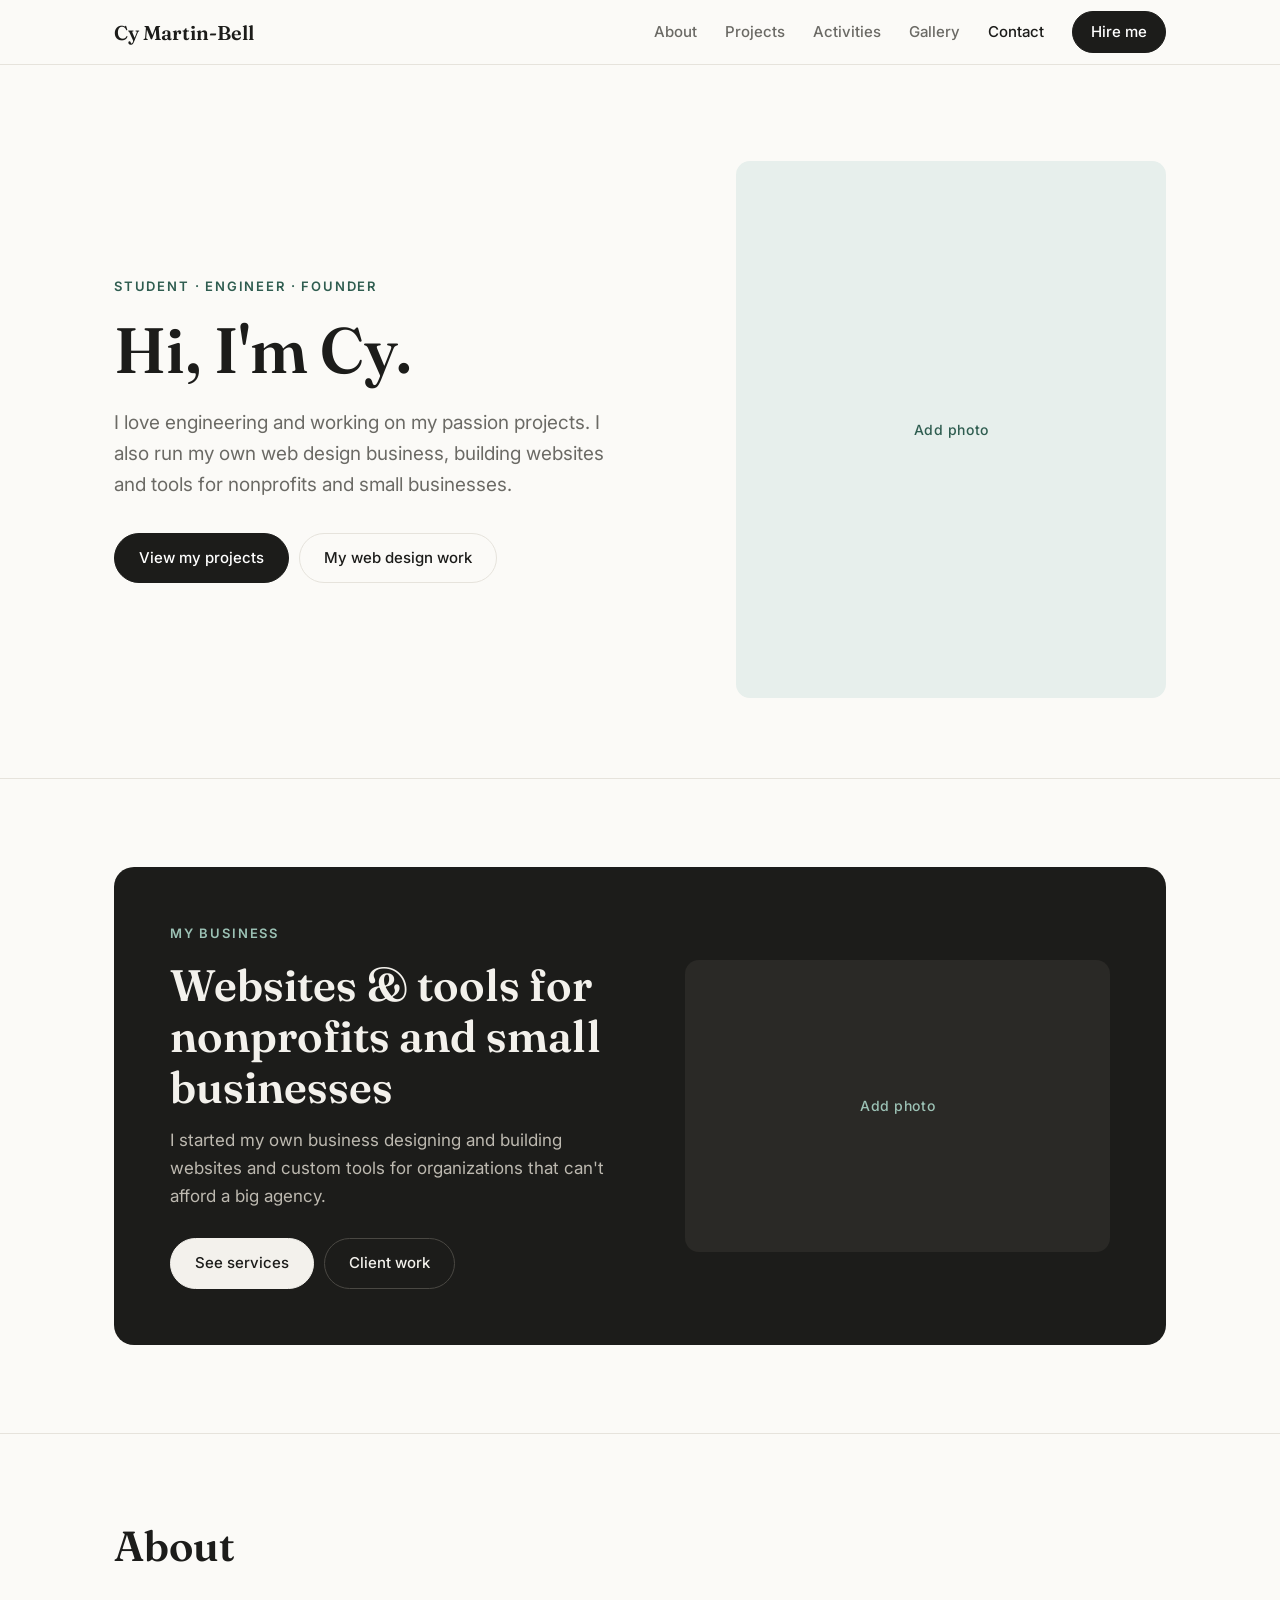
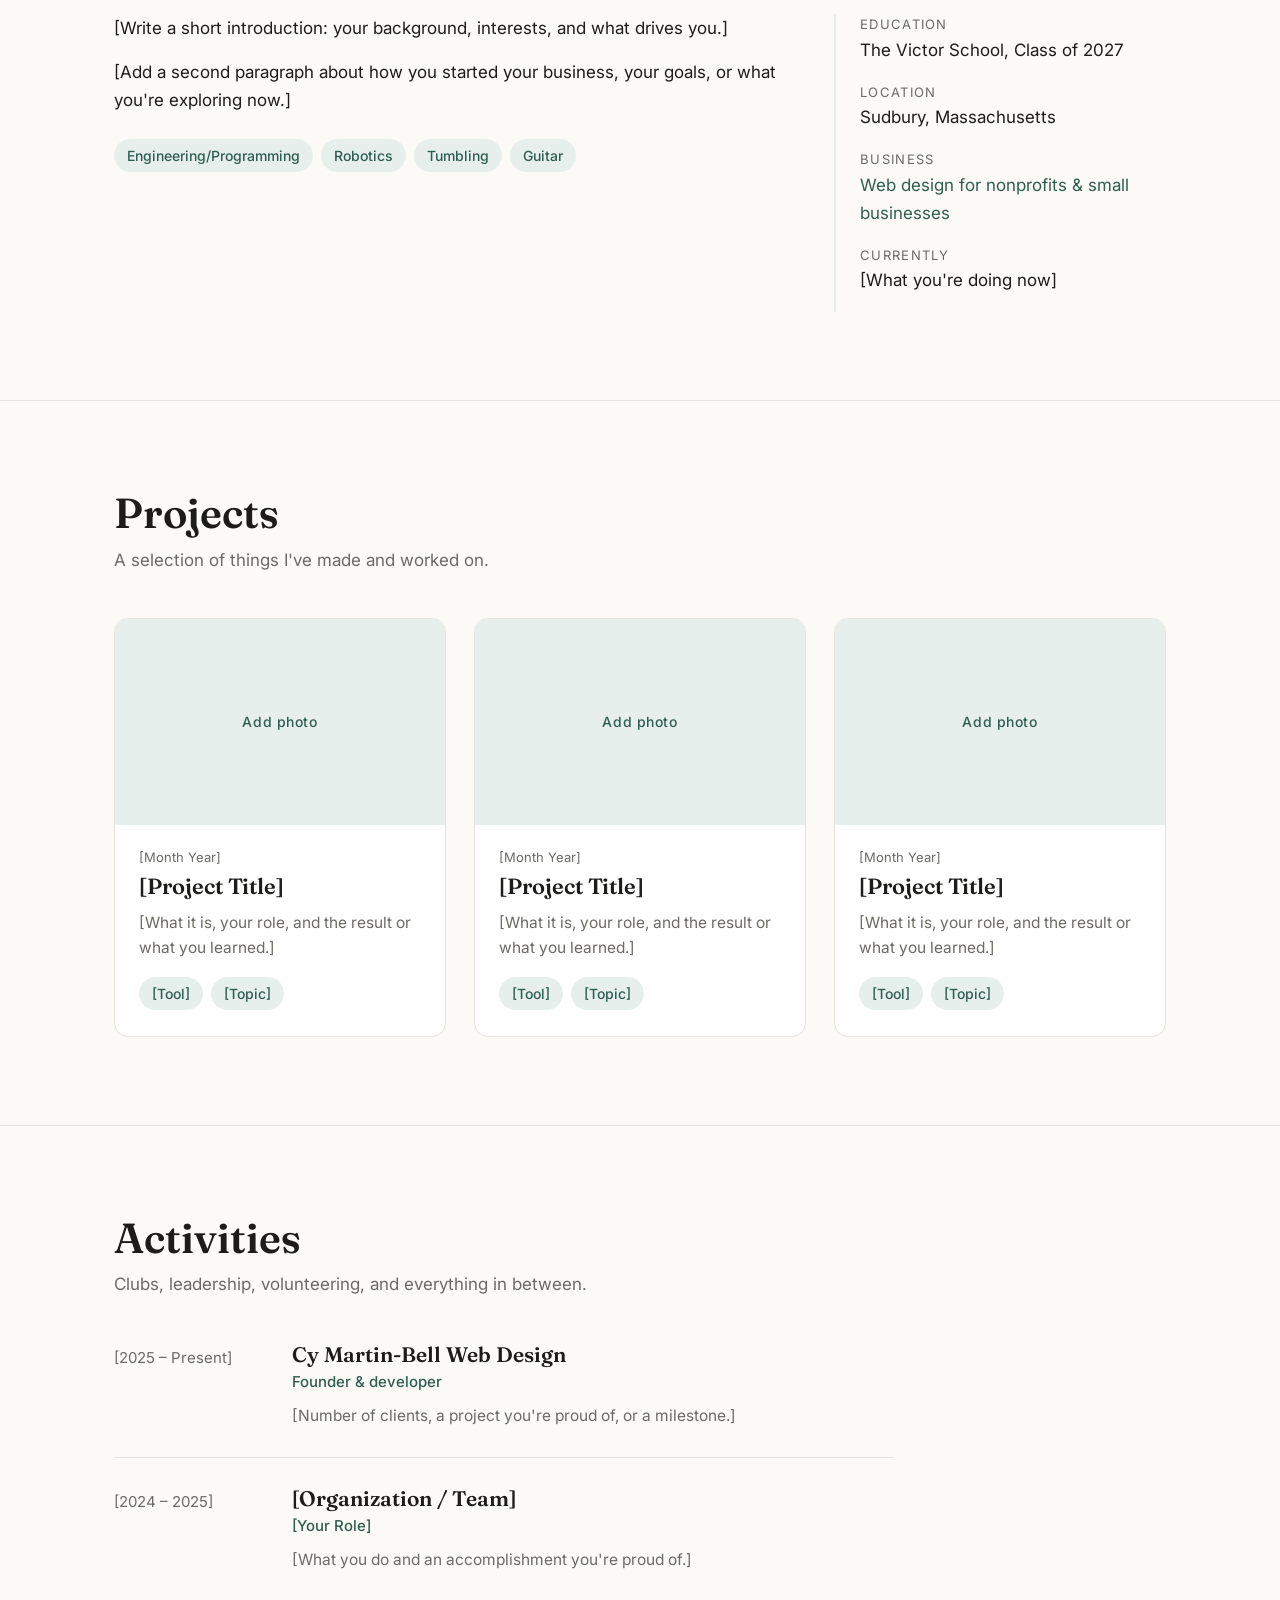
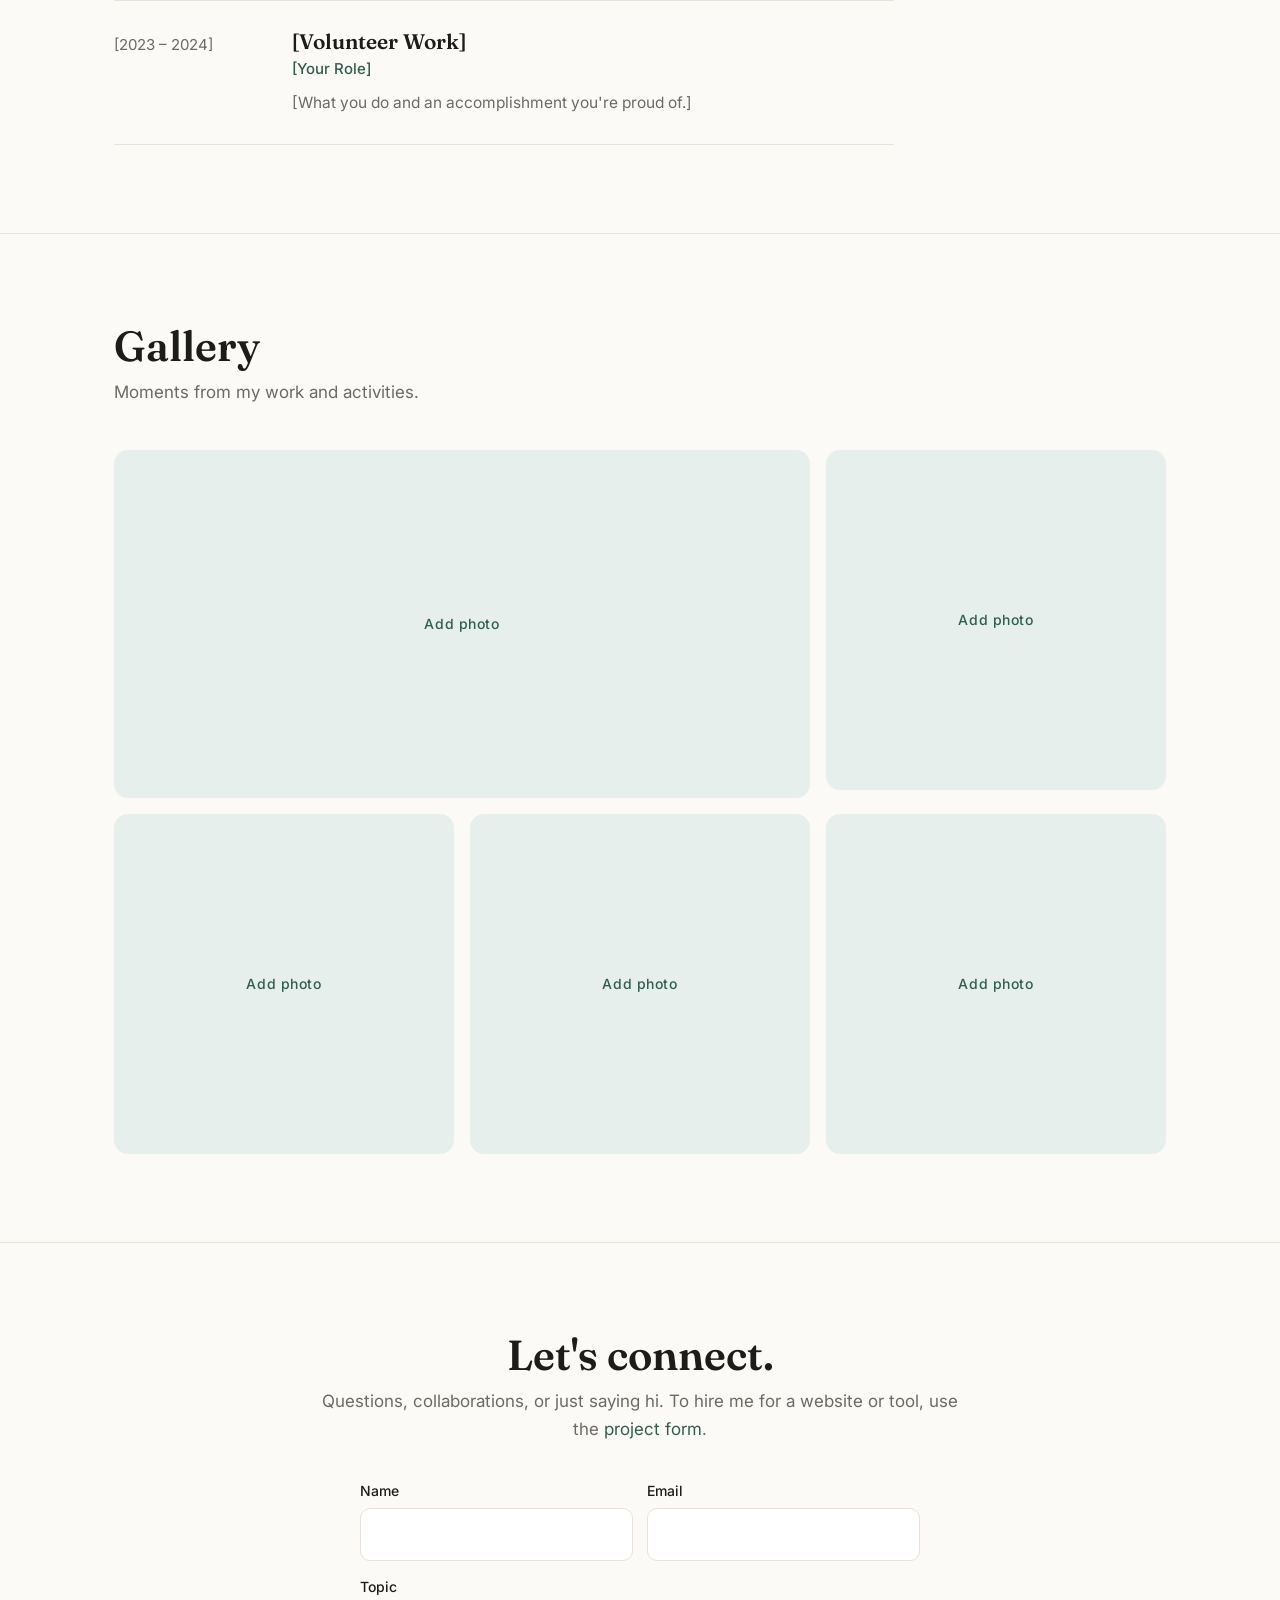
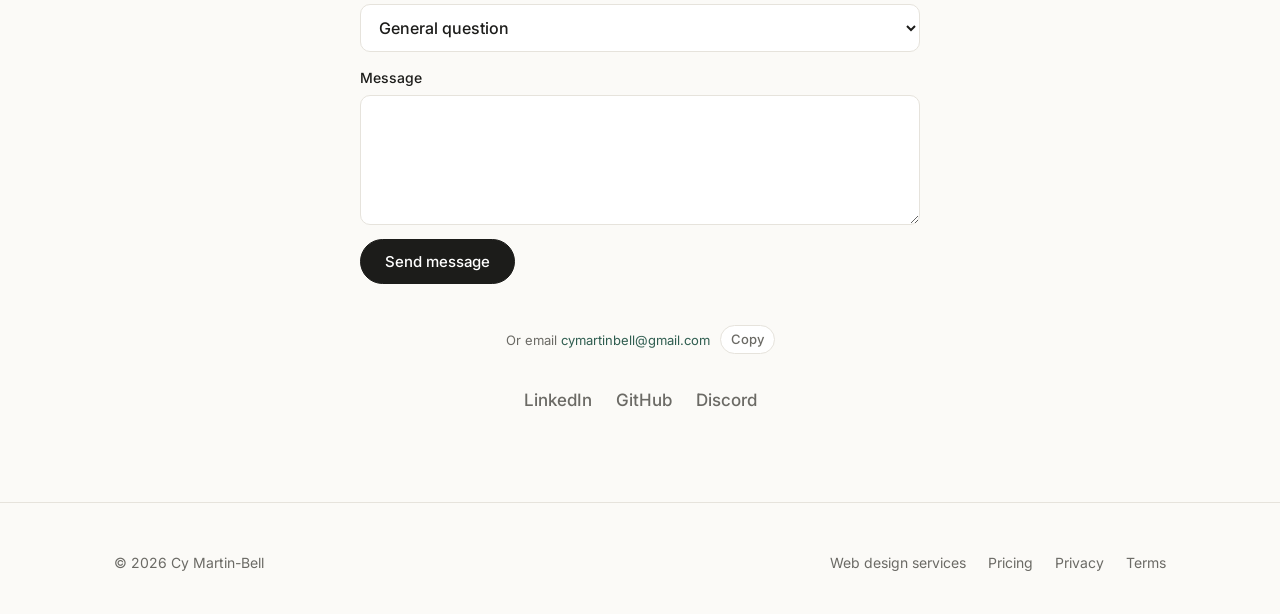
==== commit 2c932433: "Add files via upload" ====
--- a/index.html
+++ b/index.html
@@ -26,7 +26,7 @@
 
 <header class="site-nav">
   <div class="wrap">
-    <a href="/" class="logo">Cy Martin-Bell</a>
+    <a href="index.html" class="logo">Cy Martin-Bell</a>
     <button class="menu-btn" aria-label="Menu" aria-expanded="false" aria-controls="nav-links"><span></span><span></span><span></span></button>
     <nav class="links" id="nav-links" aria-label="Main">
       <a href="#about">About</a>
@@ -181,7 +181,7 @@
       <h2>Let's connect.</h2>
       <p>Questions, collaborations, or just saying hi. To hire me for a website or tool, use the <a href="services.html#start">project form</a>.</p>
     </div>
-    <form class="form" name="contact" method="POST" action="/thanks.html" data-netlify="true" netlify-honeypot="company">
+    <form class="form js-form" name="contact" method="POST" action="thanks.html" data-netlify="true" netlify-honeypot="company">
       <input type="hidden" name="form-name" value="contact">
       <p class="hp"><label>Leave blank <input name="company" tabindex="-1" autocomplete="off"></label></p>
       <div class="row">
@@ -197,12 +197,13 @@
       </label>
       <label>Message <textarea name="message" required></textarea></label>
       <button class="btn" type="submit">Send message</button>
+      <p class="form-status" role="status" aria-live="polite"></p>
     </form>
-    <p class="fine">Or email <a href="mailto:cymartinbell@gmail.com">cymartinbell@gmail.com</a></p>
+    <p class="fine">Or email <a href="mailto:cymartinbell@gmail.com">cymartinbell@gmail.com</a> <button type="button" class="copy" data-copy="cymartinbell@gmail.com">Copy</button></p>
     <div class="socials">
       <a href="https://www.linkedin.com/in/cy-martin-bell-274788407" target="_blank" rel="noopener">LinkedIn</a>
       <a href="https://github.com/Krymorn" target="_blank" rel="noopener">GitHub</a>
-      <a href="https://discord.com/users/[your-discord-user-id]" target="_blank" rel="noopener">Discord</a>
+      <a href="https://discord.com/users/951522579615711282" target="_blank" rel="noopener">Discord</a>
     </div>
   </div>
 </section>
--- a/style.css
+++ b/style.css
@@ -146,7 +146,7 @@
 .pricing{display:grid;grid-template-columns:repeat(3,1fr);gap:24px;align-items:stretch}
 .plan{background:var(--surface);border:1px solid var(--line);border-radius:var(--radius);padding:32px;display:flex;flex-direction:column}
 .plan.pop{border:2px solid var(--accent);position:relative}
-.plan.pop::before{content:"Most popular";position:absolute;top:-12px;left:32px;background:var(--accent);color:#fff;font-size:12px;font-weight:600;padding:3px 10px;border-radius:999px}
+.plan.pop::before{content:attr(data-badge);position:absolute;top:-12px;left:32px;background:var(--accent);color:#fff;font-size:12px;font-weight:600;padding:3px 10px;border-radius:999px}
 .plan h3{font-size:22px}
 .price{font-family:Fraunces,serif;font-size:44px;font-weight:600;margin:12px 0 2px}
 .price small{font-family:Inter,sans-serif;font-size:15px;color:var(--muted);font-weight:400}
@@ -212,3 +212,25 @@
   .inline-form{flex-direction:column}
   .gallery .photo.wide{aspect-ratio:1}
 }
+
+/* two-plan pricing + retainer */
+
+.price{line-height:1.1;margin-bottom:10px}
+.retainer{margin-top:28px;background:var(--accent-soft);border-radius:var(--radius);padding:28px 32px}
+.retainer h3{font-size:20px;margin-bottom:12px}
+.retainer ul{list-style:none;display:grid;gap:10px}
+.retainer li{font-size:15.5px;color:#3b3a36}
+.retainer b{color:var(--ink);font-weight:600}
+@media (max-width:900px){.retainer{padding:24px}}
+.np{font-size:14px;color:var(--accent);margin-bottom:12px}
+.np b{font-weight:600}
+.ret{font-size:14px;font-weight:500;margin:-12px 0 20px}
+.ret span{color:var(--muted);font-weight:400}
+.plan li.eg{padding-left:44px;color:var(--muted);font-size:14.5px;border-top:0;padding-top:2px}
+.plan li.eg::before{content:"–";left:26px;color:var(--muted);font-weight:400}
+.compare{font-size:14px;color:var(--muted);margin-top:24px;text-align:center}
+.copy{font:inherit;font-size:13px;font-weight:500;margin-left:6px;padding:3px 10px;border:1px solid var(--line);border-radius:999px;background:var(--surface);color:var(--muted);cursor:pointer;vertical-align:1px}
+.copy:hover{color:var(--ink);border-color:var(--ink)}
+.form-status{font-size:14px;color:var(--accent);min-height:1.2em}
+.form-status.err{color:#a3341d}
+.btn:disabled{opacity:.6;cursor:default}
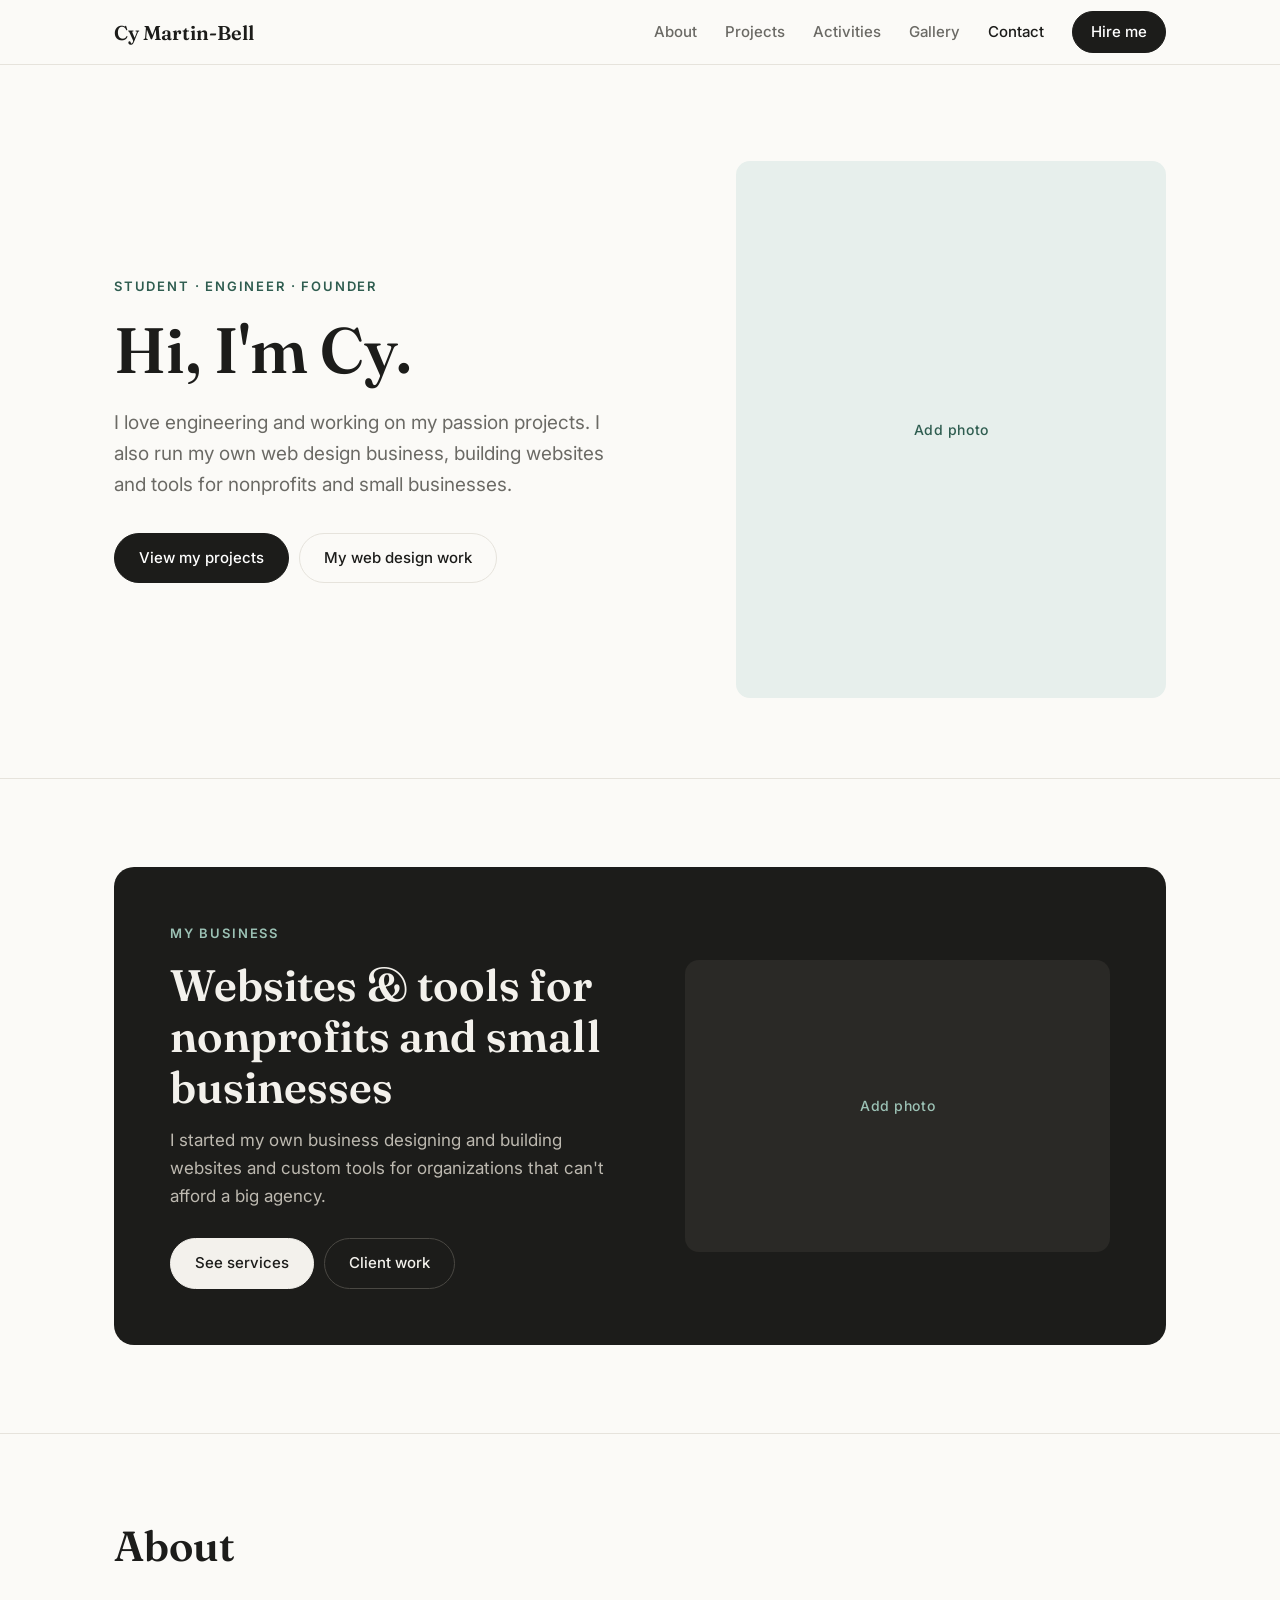
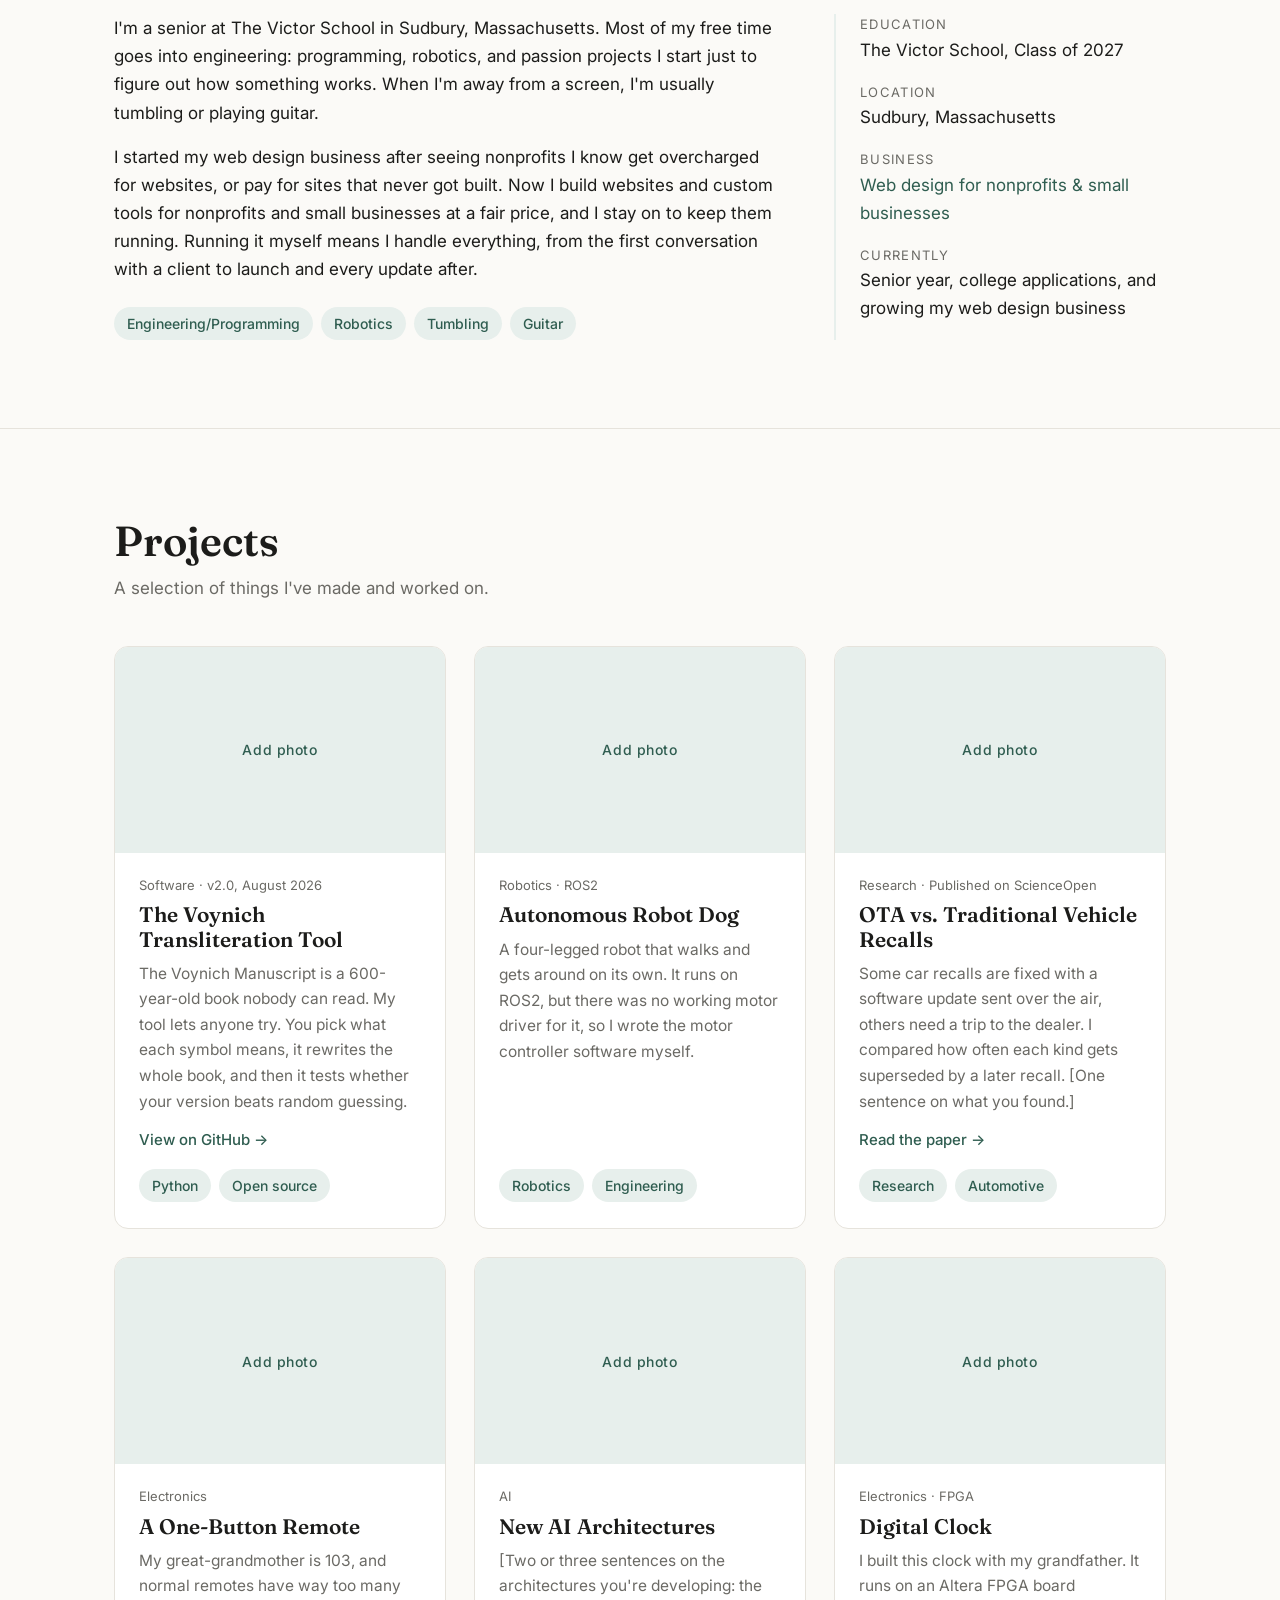
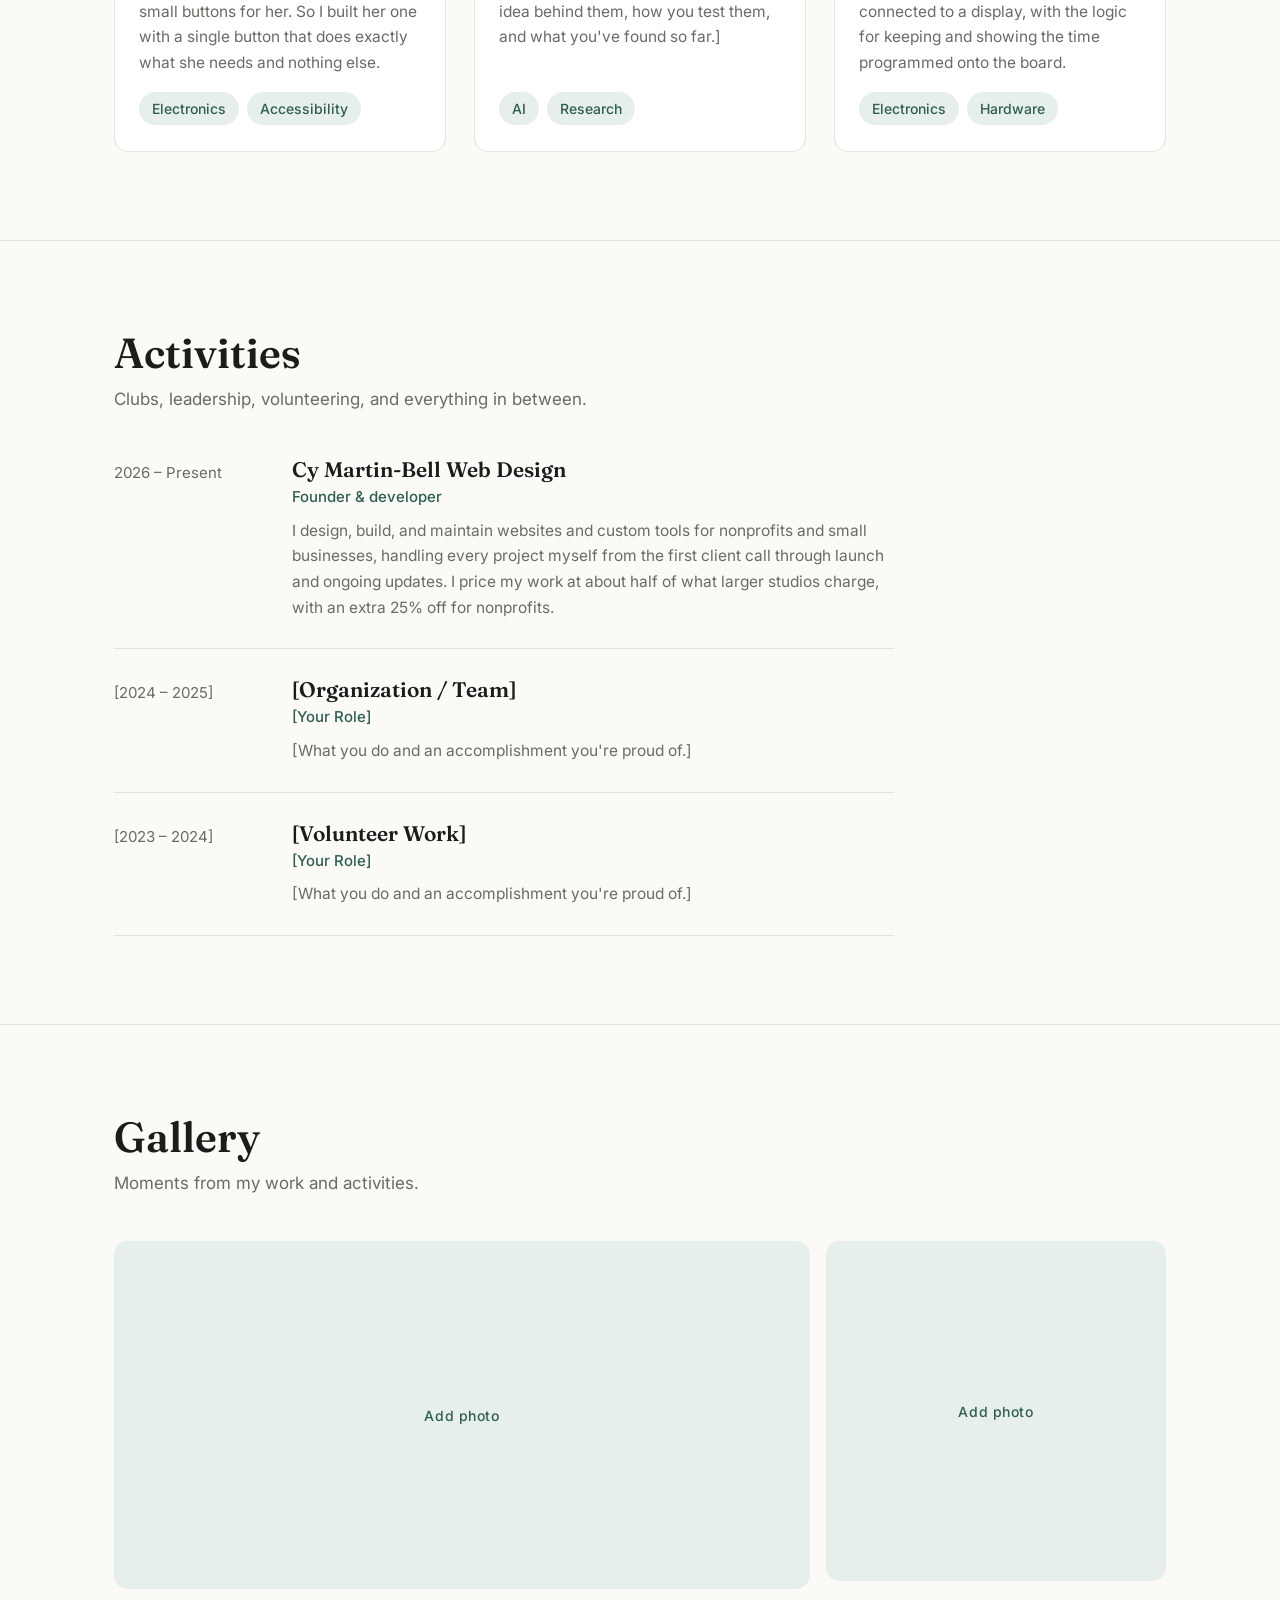
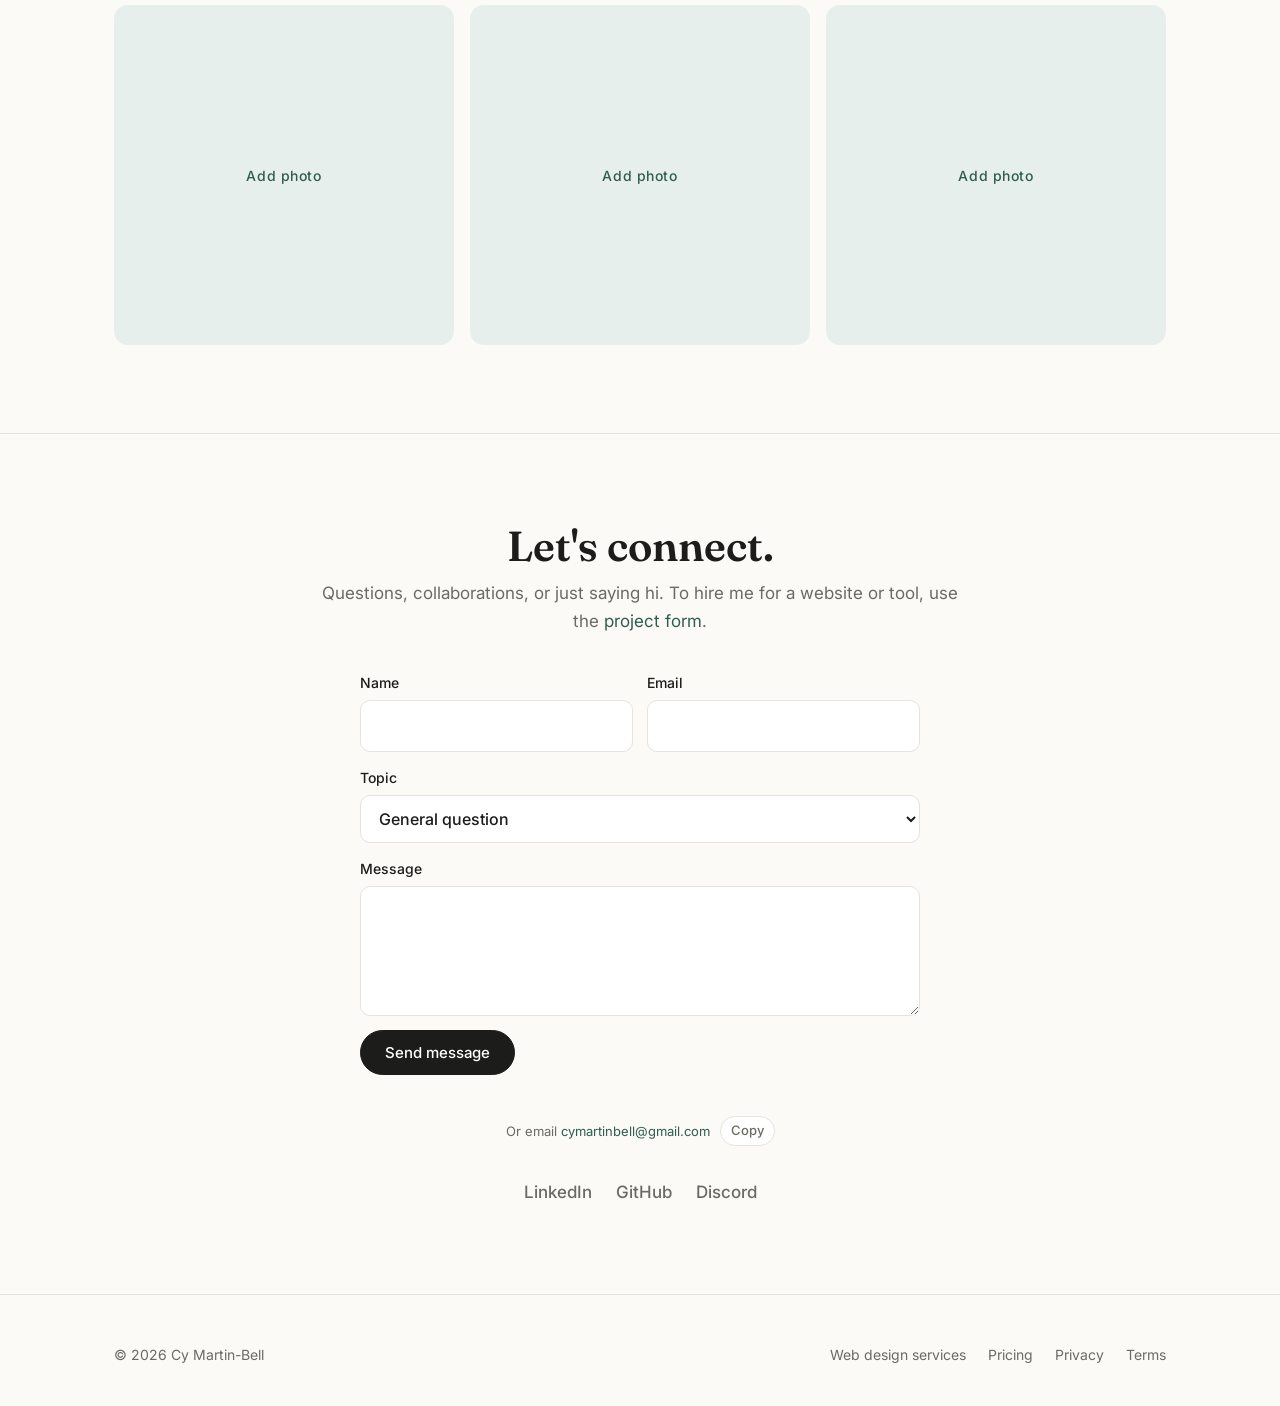
==== commit 67b21dfd: "Add files via upload" ====
--- a/index.html
+++ b/index.html
@@ -78,8 +78,8 @@
     <div class="section-head"><h2>About</h2></div>
     <div class="about">
       <div>
-        <p>[Write a short introduction: your background, interests, and what drives you.]</p>
-        <p>[Add a second paragraph about how you started your business, your goals, or what you're exploring now.]</p>
+        <p>I'm a senior at The Victor School in Sudbury, Massachusetts. Most of my free time goes into engineering: programming, robotics, and passion projects I start just to figure out how something works. When I'm away from a screen, I'm usually tumbling or playing guitar.</p>
+        <p>I started my web design business after seeing nonprofits I know get overcharged for websites, or pay for sites that never got built. Now I build websites and custom tools for nonprofits and small businesses at a fair price, and I stay on to keep them running. Running it myself means I handle everything, from the first conversation with a client to launch and every update after.</p>
         <div class="tags">
           <span class="tag">Engineering/Programming</span><span class="tag">Robotics</span>
           <span class="tag">Tumbling</span><span class="tag">Guitar</span>
@@ -89,7 +89,7 @@
         <li><span>Education</span>The Victor School, Class of 2027</li>
         <li><span>Location</span>Sudbury, Massachusetts</li>
         <li><span>Business</span><a href="services.html">Web design for nonprofits &amp; small businesses</a></li>
-        <li><span>Currently</span>[What you're doing now]</li>
+        <li><span>Currently</span>Senior year, college applications, and growing my web design business</li>
       </ul>
     </div>
   </div>
@@ -103,30 +103,59 @@
     </div>
     <div class="grid">
       <article class="card">
-        <div class="photo"><img src="images/project1.jpg" alt="[Project 1]" width="800" height="500" loading="lazy"></div>
-        <div class="card-body">
-          <div class="meta">[Month Year]</div>
-          <h3>[Project Title]</h3>
-          <p>[What it is, your role, and the result or what you learned.]</p>
-          <div class="tags"><span class="tag">[Tool]</span><span class="tag">[Topic]</span></div>
-        </div>
-      </article>
-      <article class="card">
-        <div class="photo"><img src="images/project2.jpg" alt="[Project 2]" width="800" height="500" loading="lazy"></div>
-        <div class="card-body">
-          <div class="meta">[Month Year]</div>
-          <h3>[Project Title]</h3>
-          <p>[What it is, your role, and the result or what you learned.]</p>
-          <div class="tags"><span class="tag">[Tool]</span><span class="tag">[Topic]</span></div>
-        </div>
-      </article>
-      <article class="card">
-        <div class="photo"><img src="images/project3.jpg" alt="[Project 3]" width="800" height="500" loading="lazy"></div>
-        <div class="card-body">
-          <div class="meta">[Month Year]</div>
-          <h3>[Project Title]</h3>
-          <p>[What it is, your role, and the result or what you learned.]</p>
-          <div class="tags"><span class="tag">[Tool]</span><span class="tag">[Topic]</span></div>
+        <div class="photo"><img src="images/project1.jpg" alt="The Voynich Transliteration Tool" width="800" height="500" loading="lazy"></div>
+        <div class="card-body">
+          <div class="meta">Software · v2.0, August 2026</div>
+          <h3>The Voynich Transliteration Tool</h3>
+          <p>The Voynich Manuscript is a 600-year-old book nobody can read. My tool lets anyone try. You pick what each symbol means, it rewrites the whole book, and then it tests whether your version beats random guessing.</p>
+          <a class="more" href="https://github.com/Krymorn/The-Voynich-Transliteration-Tool" target="_blank" rel="noopener">View on GitHub →</a>
+          <div class="tags"><span class="tag">Python</span><span class="tag">Open source</span></div>
+        </div>
+      </article>
+      <article class="card">
+        <div class="photo"><img src="images/project2.jpg" alt="Autonomous quadruped robot dog" width="800" height="500" loading="lazy"></div>
+        <div class="card-body">
+          <div class="meta">Robotics · ROS2</div>
+          <h3>Autonomous Robot Dog</h3>
+          <p>A four-legged robot that walks and gets around on its own. It runs on ROS2, but there was no working motor driver for it, so I wrote the motor controller software myself.</p>
+          <div class="tags"><span class="tag">Robotics</span><span class="tag">Engineering</span></div>
+        </div>
+      </article>
+      <article class="card">
+        <div class="photo"><img src="images/project3.jpg" alt="Research paper on vehicle recalls" width="800" height="500" loading="lazy"></div>
+        <div class="card-body">
+          <div class="meta">Research · Published on ScienceOpen</div>
+          <h3>OTA vs. Traditional Vehicle Recalls</h3>
+          <p>Some car recalls are fixed with a software update sent over the air, others need a trip to the dealer. I compared how often each kind gets superseded by a later recall. [One sentence on what you found.]</p>
+          <a class="more" href="[ScienceOpen link]" target="_blank" rel="noopener">Read the paper →</a>
+          <div class="tags"><span class="tag">Research</span><span class="tag">Automotive</span></div>
+        </div>
+      </article>
+      <article class="card">
+        <div class="photo"><img src="images/project4.jpg" alt="One-button remote" width="800" height="500" loading="lazy"></div>
+        <div class="card-body">
+          <div class="meta">Electronics</div>
+          <h3>A One-Button Remote</h3>
+          <p>My great-grandmother is 103, and normal remotes have way too many small buttons for her. So I built her one with a single button that does exactly what she needs and nothing else.</p>
+          <div class="tags"><span class="tag">Electronics</span><span class="tag">Accessibility</span></div>
+        </div>
+      </article>
+      <article class="card">
+        <div class="photo"><img src="images/project5.jpg" alt="AI architecture research" width="800" height="500" loading="lazy"></div>
+        <div class="card-body">
+          <div class="meta">AI</div>
+          <h3>New AI Architectures</h3>
+          <p>[Two or three sentences on the architectures you're developing: the idea behind them, how you test them, and what you've found so far.]</p>
+          <div class="tags"><span class="tag">AI</span><span class="tag">Research</span></div>
+        </div>
+      </article>
+      <article class="card">
+        <div class="photo"><img src="images/project6.jpg" alt="Digital clock" width="800" height="500" loading="lazy"></div>
+        <div class="card-body">
+          <div class="meta">Electronics · FPGA</div>
+          <h3>Digital Clock</h3>
+          <p>I built this clock with my grandfather. It runs on an Altera FPGA board connected to a display, with the logic for keeping and showing the time programmed onto the board.</p>
+          <div class="tags"><span class="tag">Electronics</span><span class="tag">Hardware</span></div>
         </div>
       </article>
     </div>
@@ -141,9 +170,9 @@
     </div>
     <ul class="timeline">
       <li class="item">
-        <div class="when">[2025 – Present]</div>
+        <div class="when">2026 – Present</div>
         <div><h3>Cy Martin-Bell Web Design</h3><div class="role">Founder &amp; developer</div>
-          <p>[Number of clients, a project you're proud of, or a milestone.]</p></div>
+          <p>I design, build, and maintain websites and custom tools for nonprofits and small businesses, handling every project myself from the first client call through launch and ongoing updates. I price my work at about half of what larger studios charge, with an extra 25% off for nonprofits.</p></div>
       </li>
       <li class="item">
         <div class="when">[2024 – 2025]</div>
@@ -181,9 +210,11 @@
       <h2>Let's connect.</h2>
       <p>Questions, collaborations, or just saying hi. To hire me for a website or tool, use the <a href="services.html#start">project form</a>.</p>
     </div>
-    <form class="form js-form" name="contact" method="POST" action="thanks.html" data-netlify="true" netlify-honeypot="company">
-      <input type="hidden" name="form-name" value="contact">
-      <p class="hp"><label>Leave blank <input name="company" tabindex="-1" autocomplete="off"></label></p>
+    <form class="form js-form" name="contact" method="POST" action="https://api.web3forms.com/submit" data-redirect="thanks.html">
+      <input type="hidden" name="access_key" value="e09d9b43-c433-49d0-9579-5276bfa7a19a">
+      <input type="hidden" name="subject" value="New message from cymartinbell.com">
+      <input type="hidden" name="from_name" value="cymartinbell.com">
+      <input type="checkbox" name="botcheck" class="hp" tabindex="-1" autocomplete="off" aria-hidden="true">
       <div class="row">
         <label>Name <input name="name" autocomplete="name" required></label>
         <label>Email <input type="email" name="email" autocomplete="email" required></label>
--- a/style.css
+++ b/style.css
@@ -88,7 +88,7 @@
 .card .photo{aspect-ratio:16/10;border-radius:0}
 .card-body{padding:22px 24px 26px;flex:1;display:flex;flex-direction:column}
 .meta{font-size:13px;color:var(--muted);margin-bottom:6px}
-.card h3{font-size:22px;margin-bottom:10px}
+.card h3{font-size:21px;margin-bottom:10px}
 .card p{color:var(--muted);font-size:15.5px}
 .card .tags{margin-top:auto;padding-top:16px}
 .card .more{margin-top:14px;font-size:15px;font-weight:500}
@@ -224,7 +224,7 @@
 @media (max-width:900px){.retainer{padding:24px}}
 .np{font-size:14px;color:var(--accent);margin-bottom:12px}
 .np b{font-weight:600}
-.ret{font-size:14px;font-weight:500;margin:-12px 0 20px}
+.ret{font-size:14px;font-weight:500;margin:-12px 0 20px;line-height:1.5}
 .ret span{color:var(--muted);font-weight:400}
 .plan li.eg{padding-left:44px;color:var(--muted);font-size:14.5px;border-top:0;padding-top:2px}
 .plan li.eg::before{content:"–";left:26px;color:var(--muted);font-weight:400}
@@ -234,3 +234,8 @@
 .form-status{font-size:14px;color:var(--accent);min-height:1.2em}
 .form-status.err{color:#a3341d}
 .btn:disabled{opacity:.6;cursor:default}
+.plan li b{font-weight:600}
+.promise{margin-top:20px;border:1px solid var(--line);border-radius:var(--radius);padding:28px 32px;background:var(--surface)}
+.promise h3{font-size:20px;margin-bottom:8px}
+.promise p{color:#3b3a36;font-size:15.5px;max-width:760px}
+@media (max-width:900px){.promise{padding:24px}}
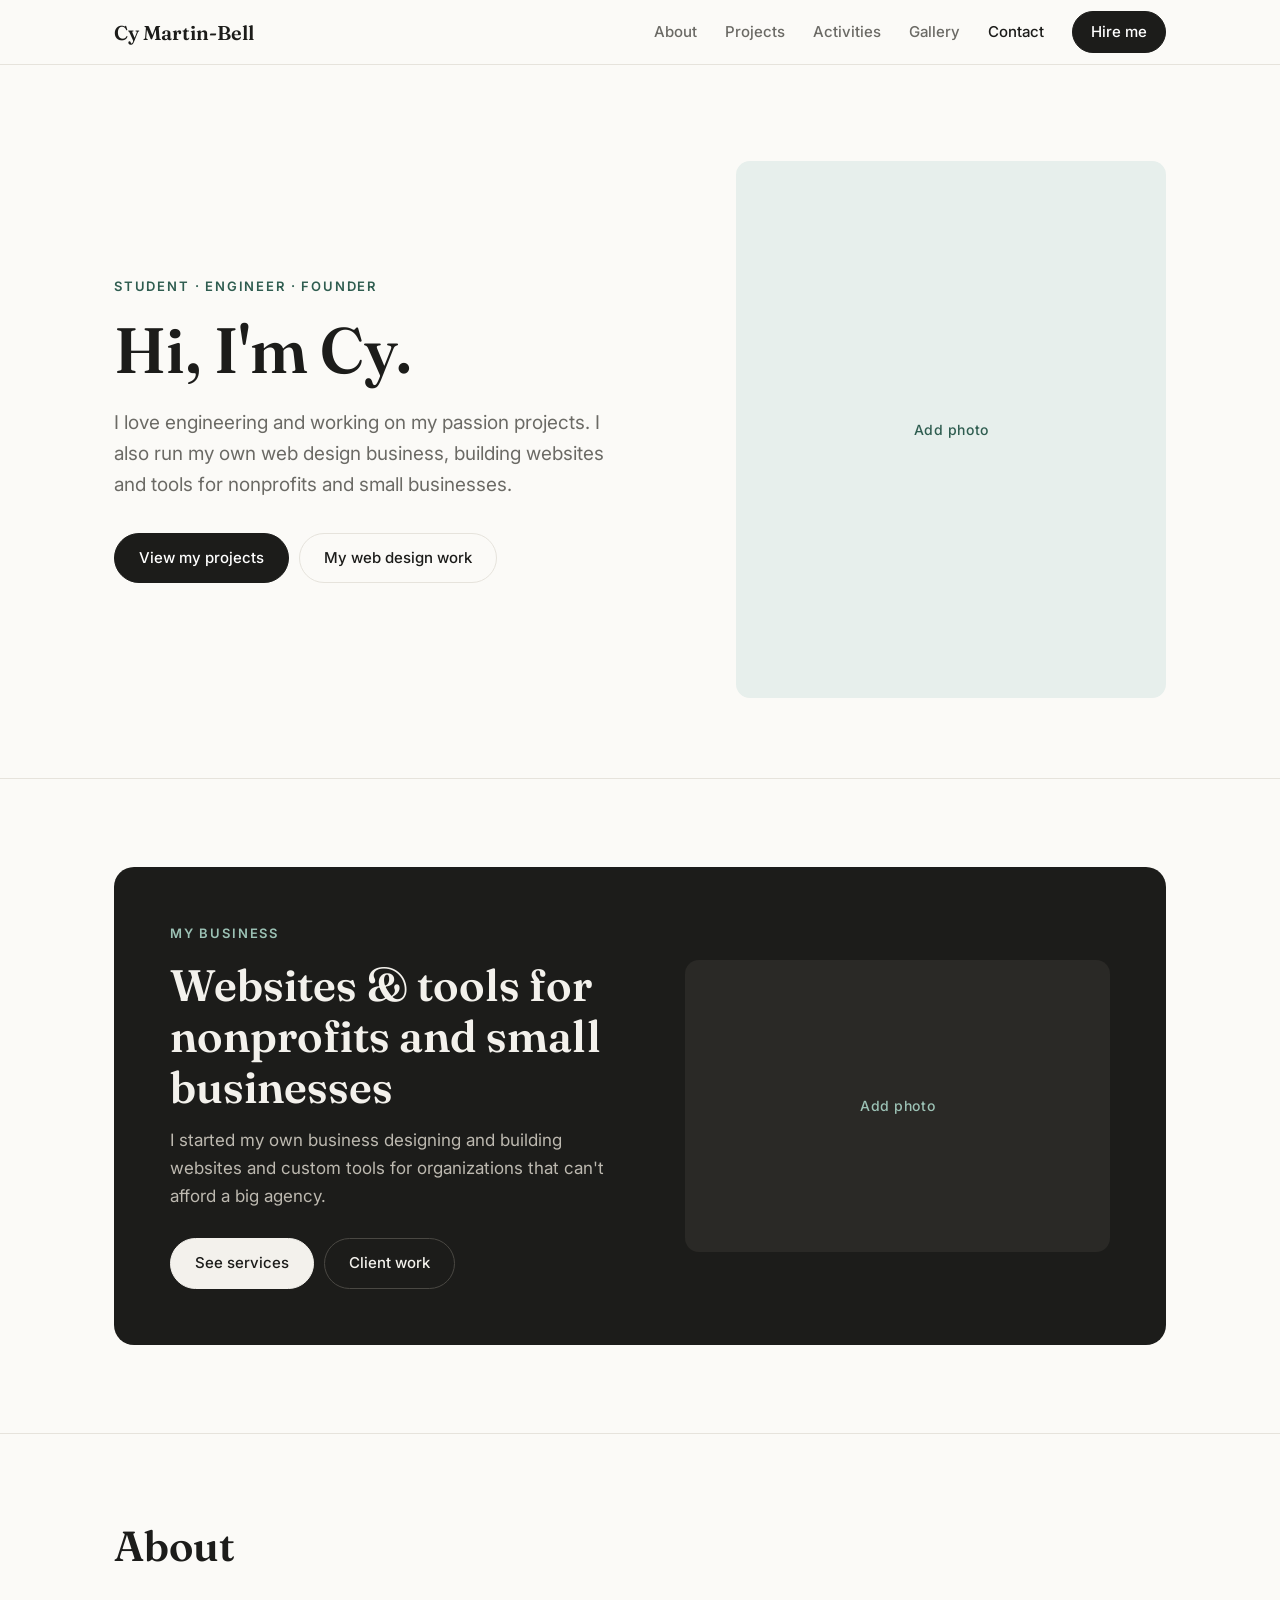
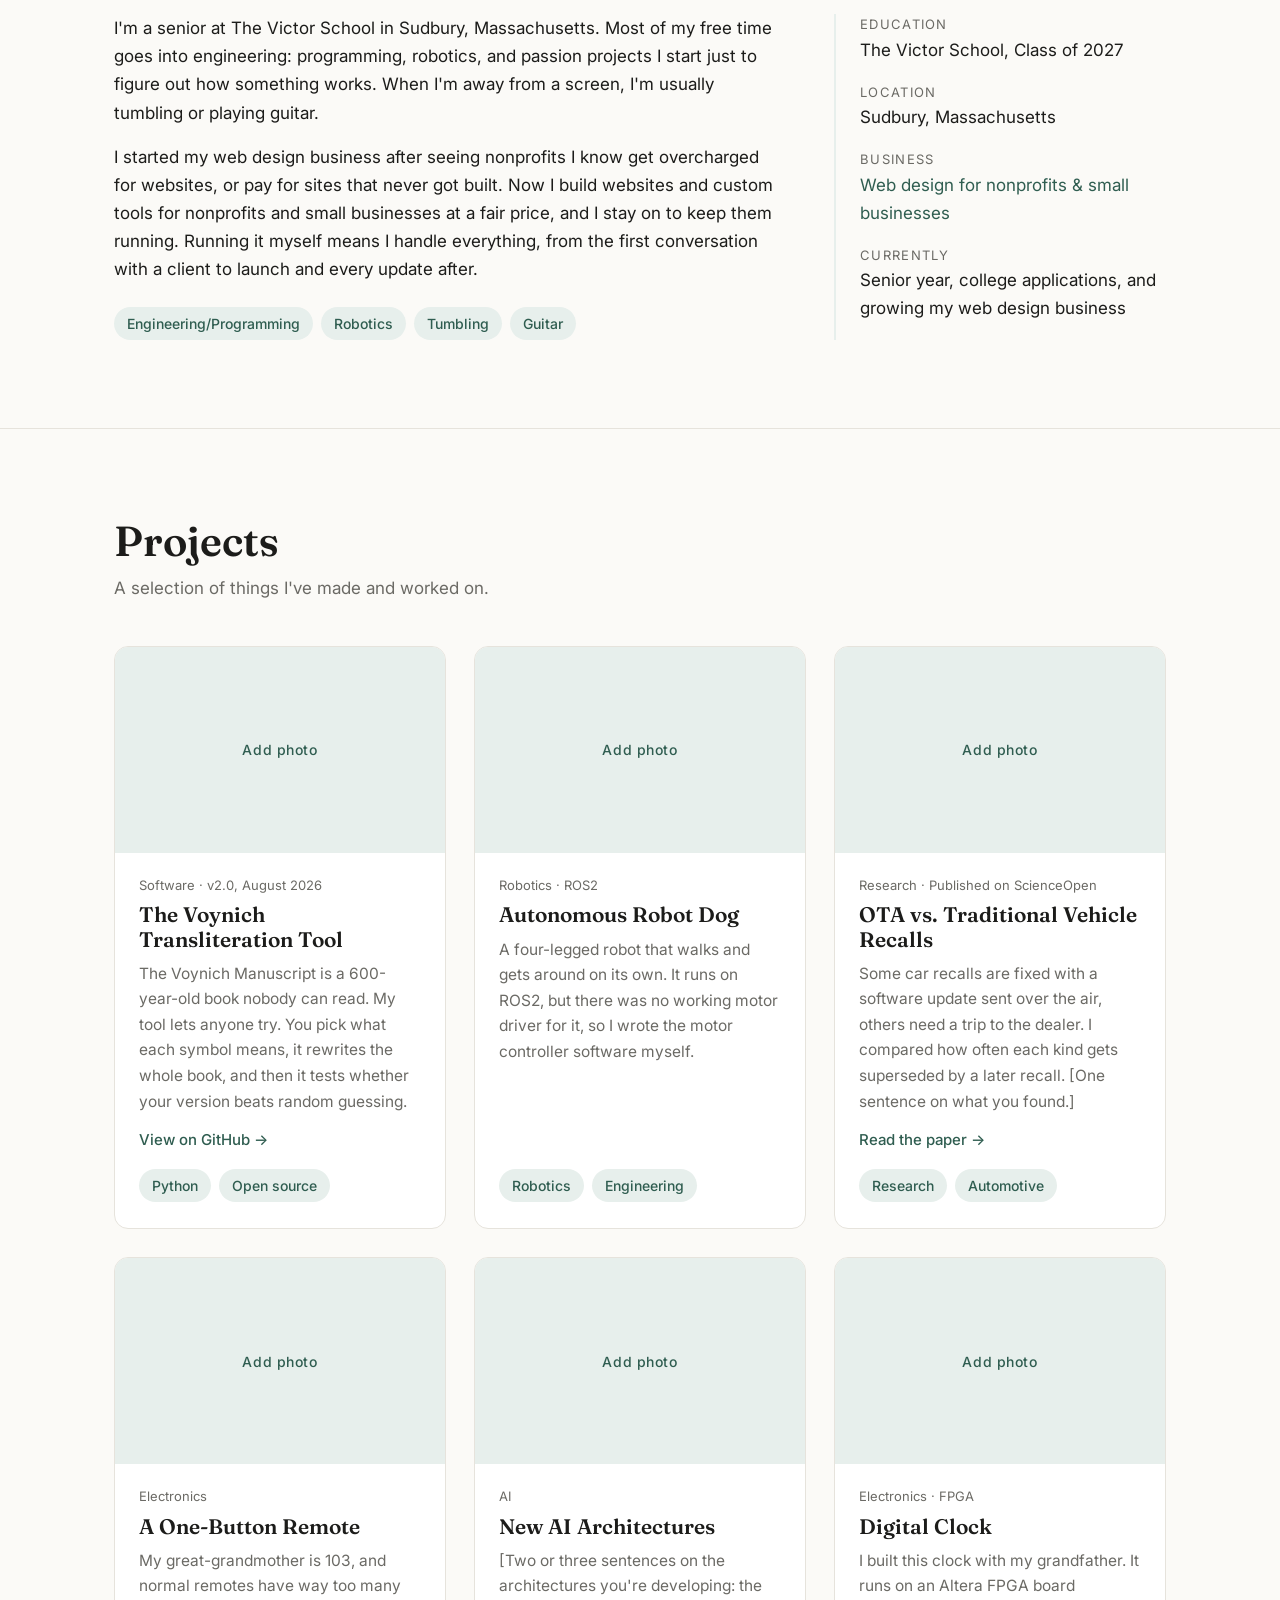
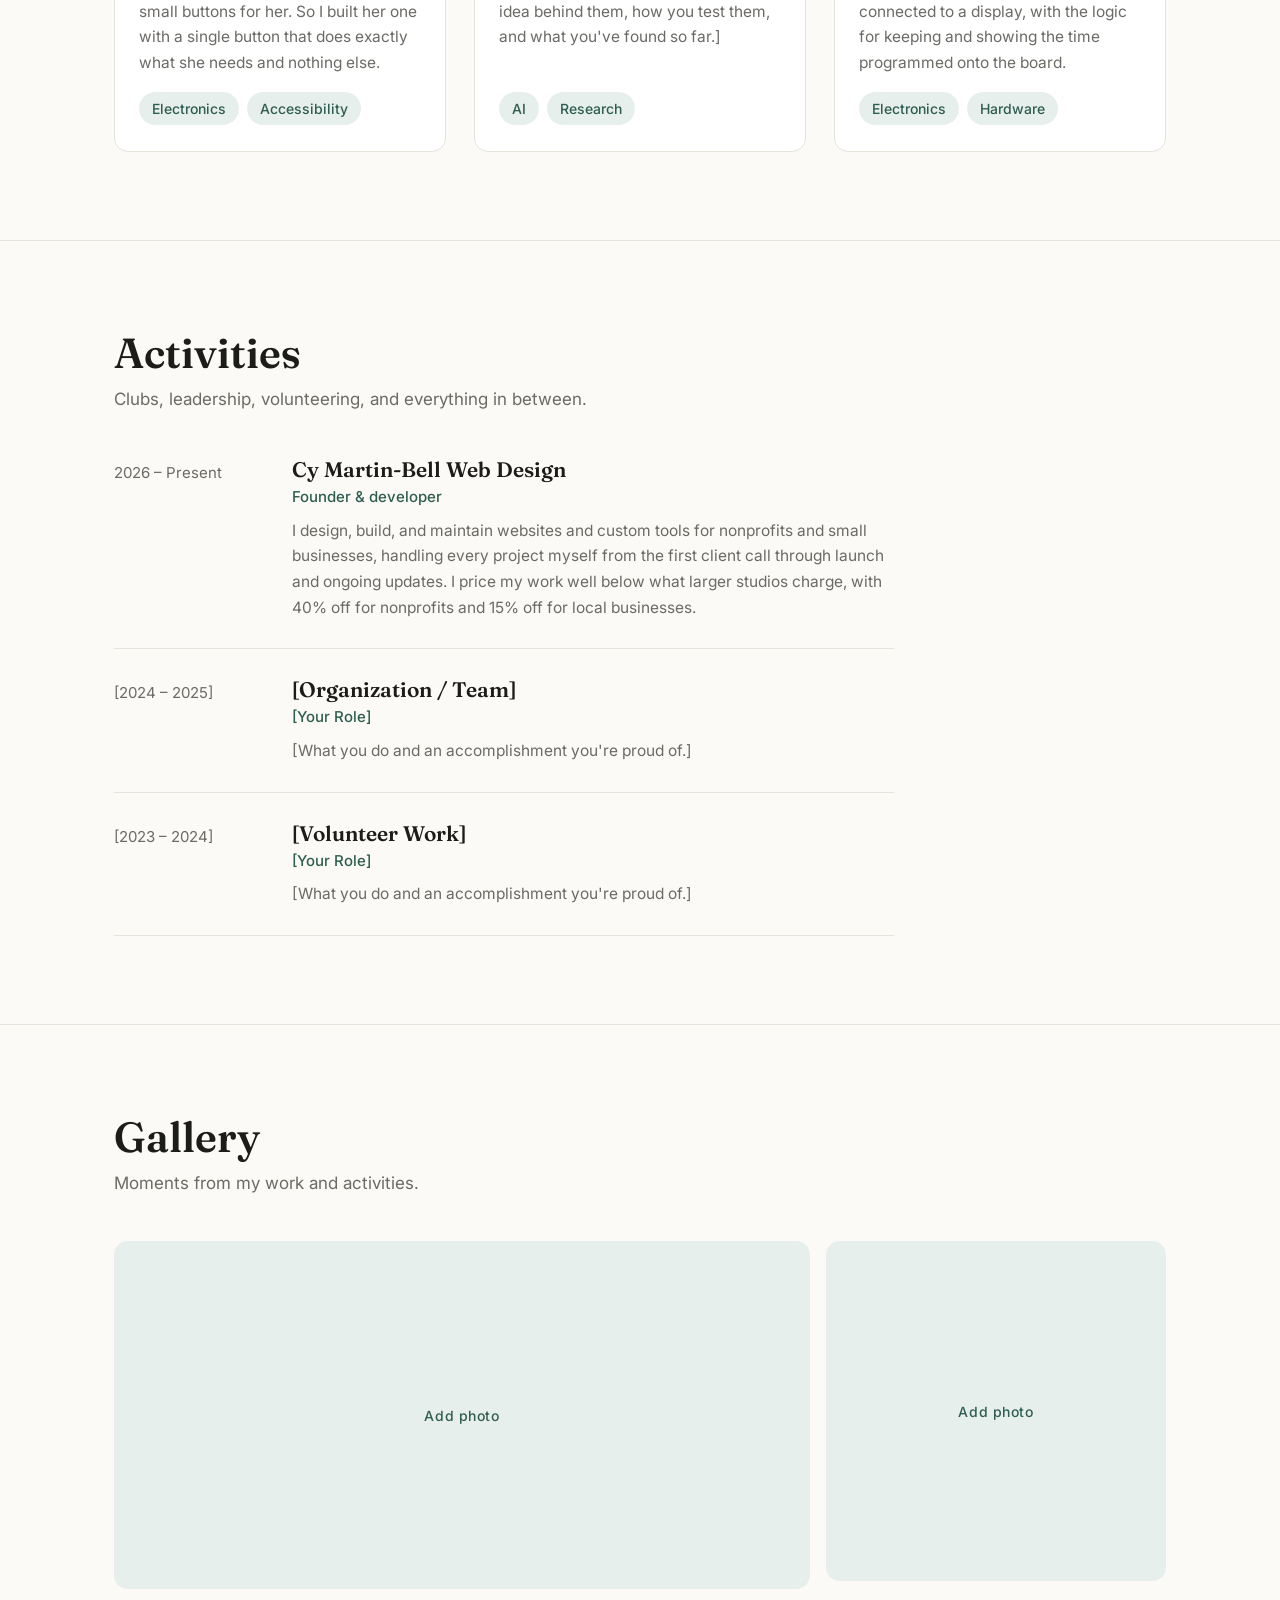
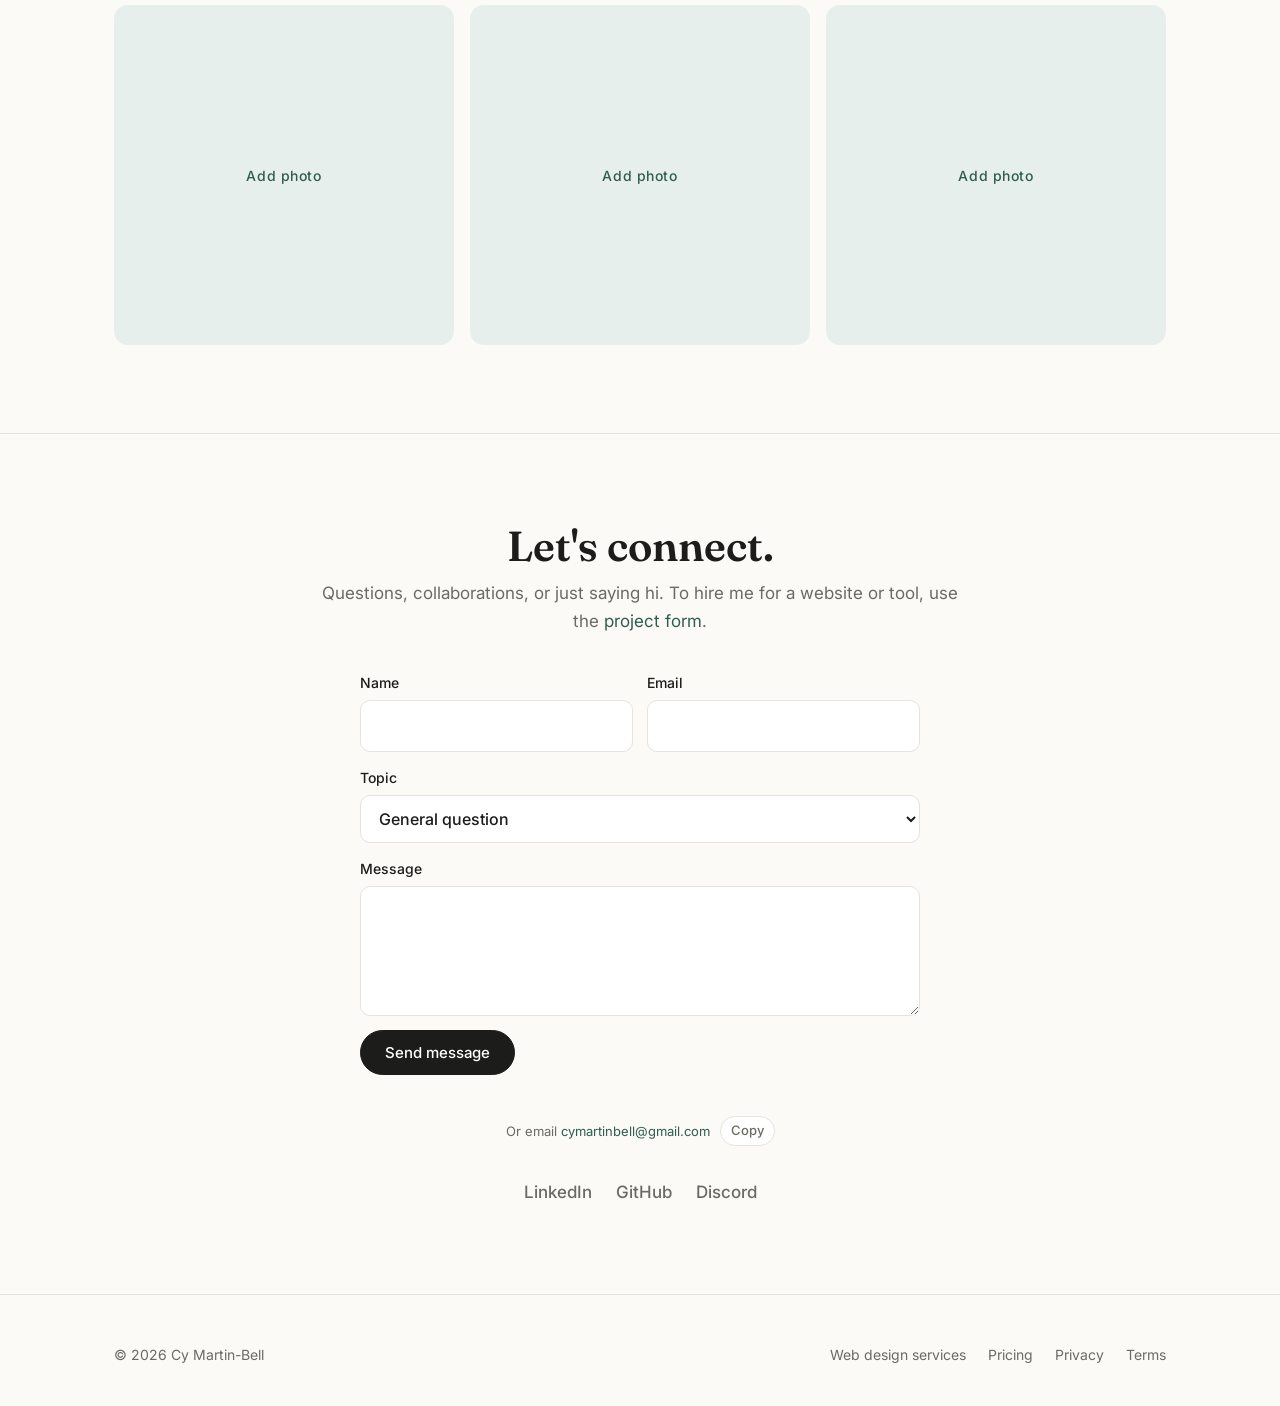
==== commit 39716bf5: "Raise pricing; add local-business rate, deeper nonprofit discount, included update hours Co-Authored" ====
--- a/index.html
+++ b/index.html
@@ -172,7 +172,7 @@
       <li class="item">
         <div class="when">2026 – Present</div>
         <div><h3>Cy Martin-Bell Web Design</h3><div class="role">Founder &amp; developer</div>
-          <p>I design, build, and maintain websites and custom tools for nonprofits and small businesses, handling every project myself from the first client call through launch and ongoing updates. I price my work at about half of what larger studios charge, with an extra 25% off for nonprofits.</p></div>
+          <p>I design, build, and maintain websites and custom tools for nonprofits and small businesses, handling every project myself from the first client call through launch and ongoing updates. I price my work well below what larger studios charge, with 40% off for nonprofits and 15% off for local businesses.</p></div>
       </li>
       <li class="item">
         <div class="when">[2024 – 2025]</div>
